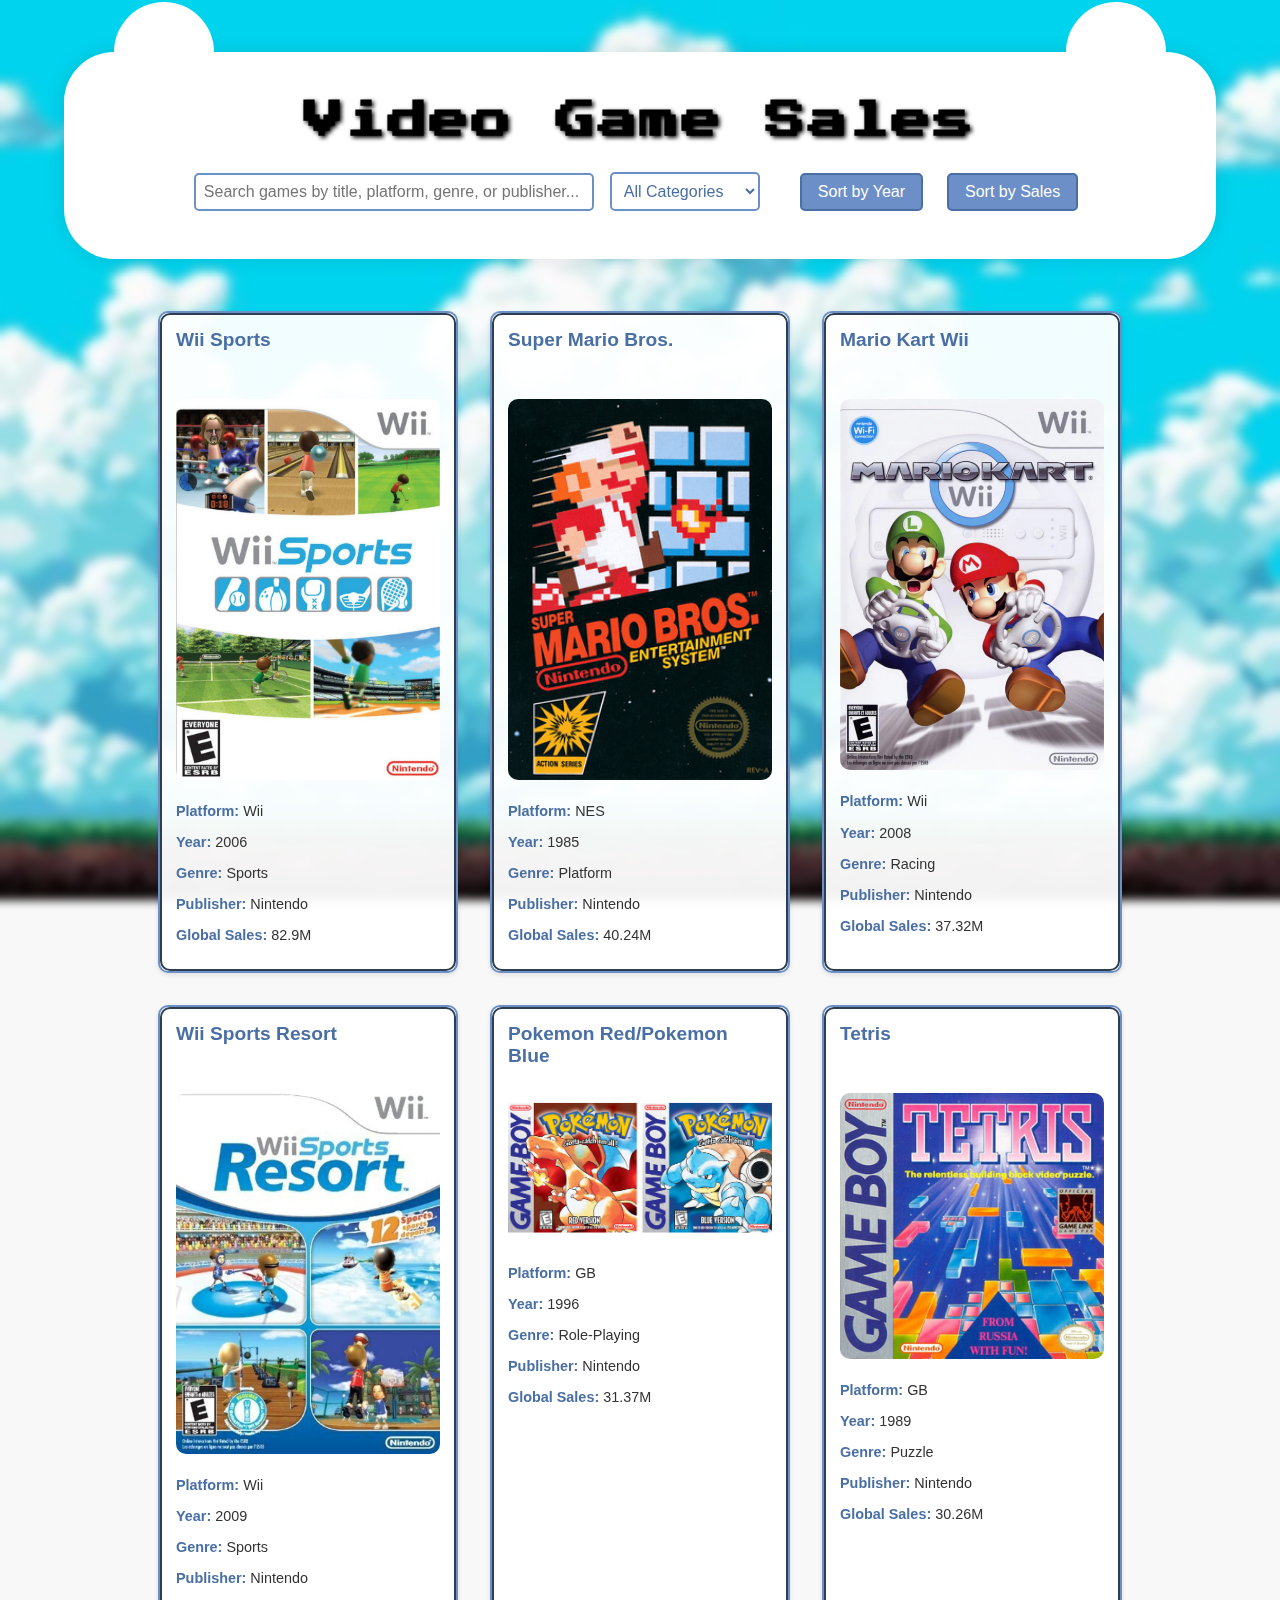
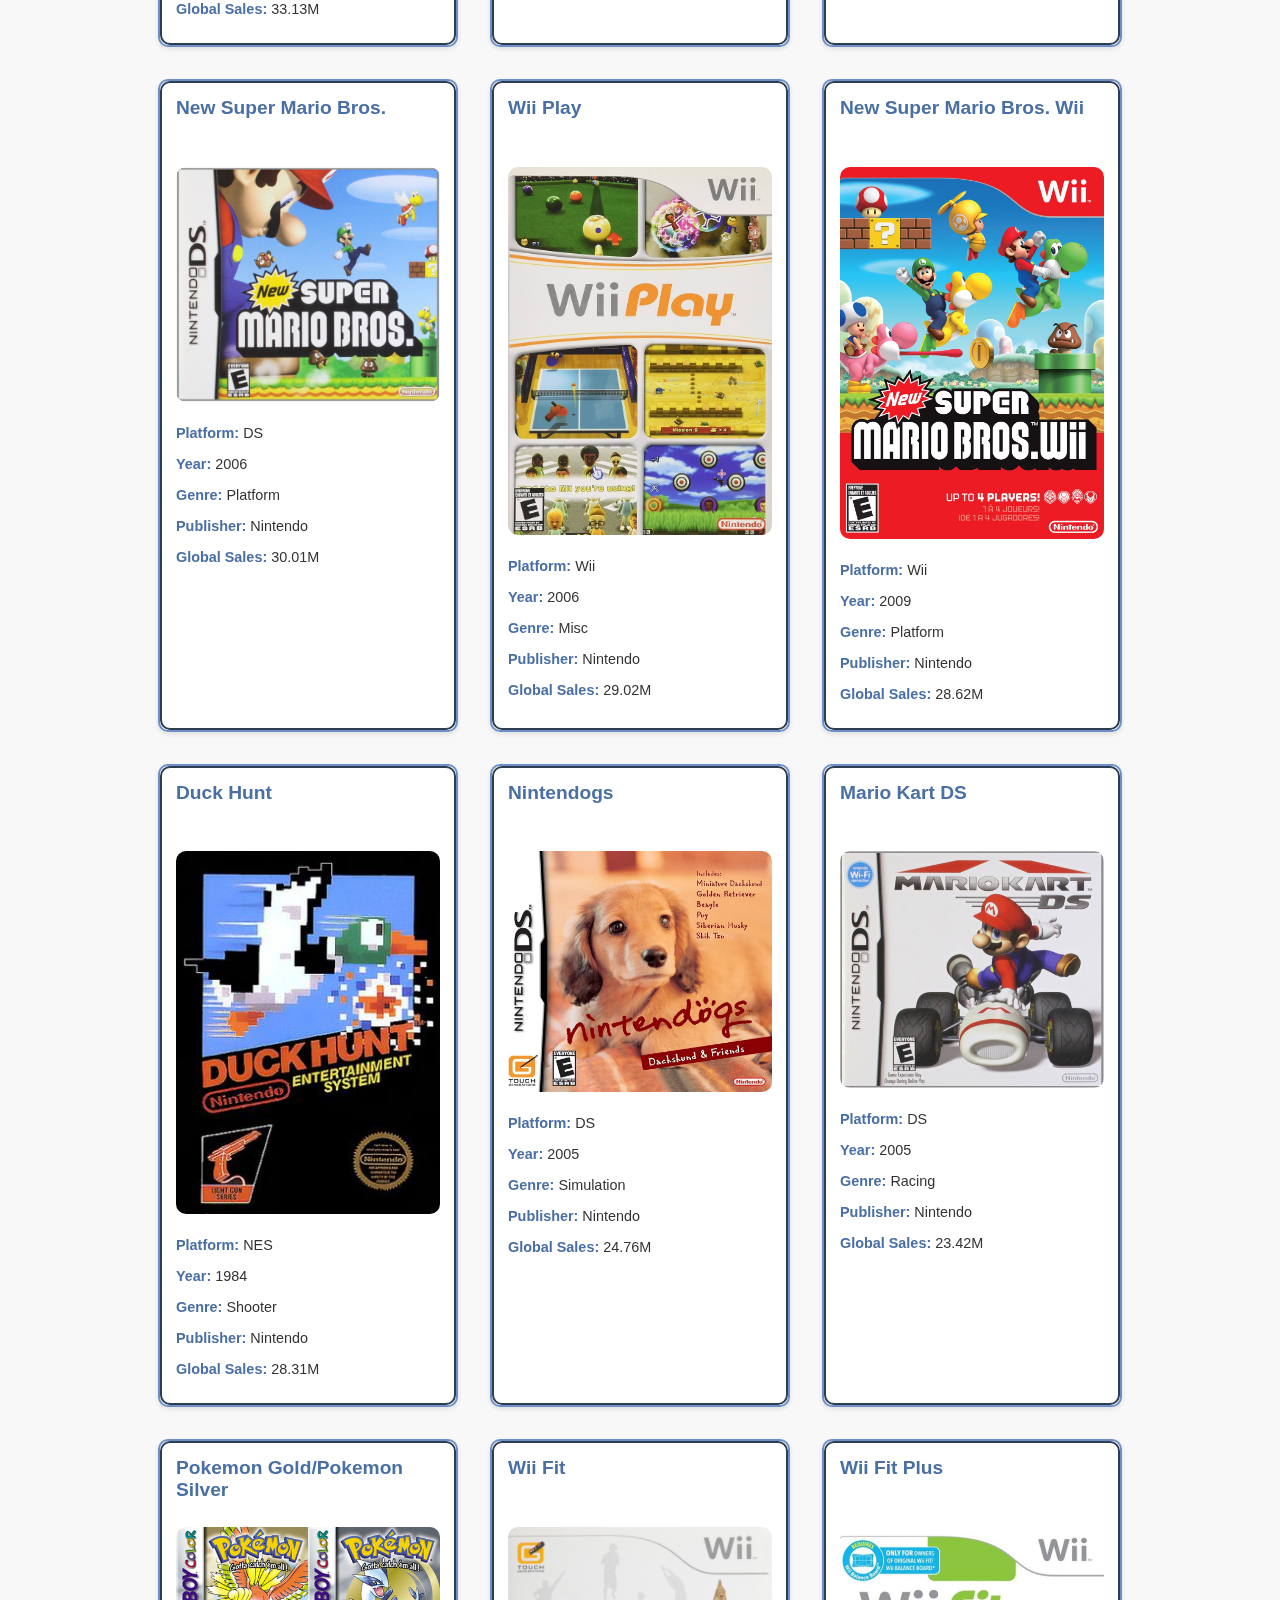
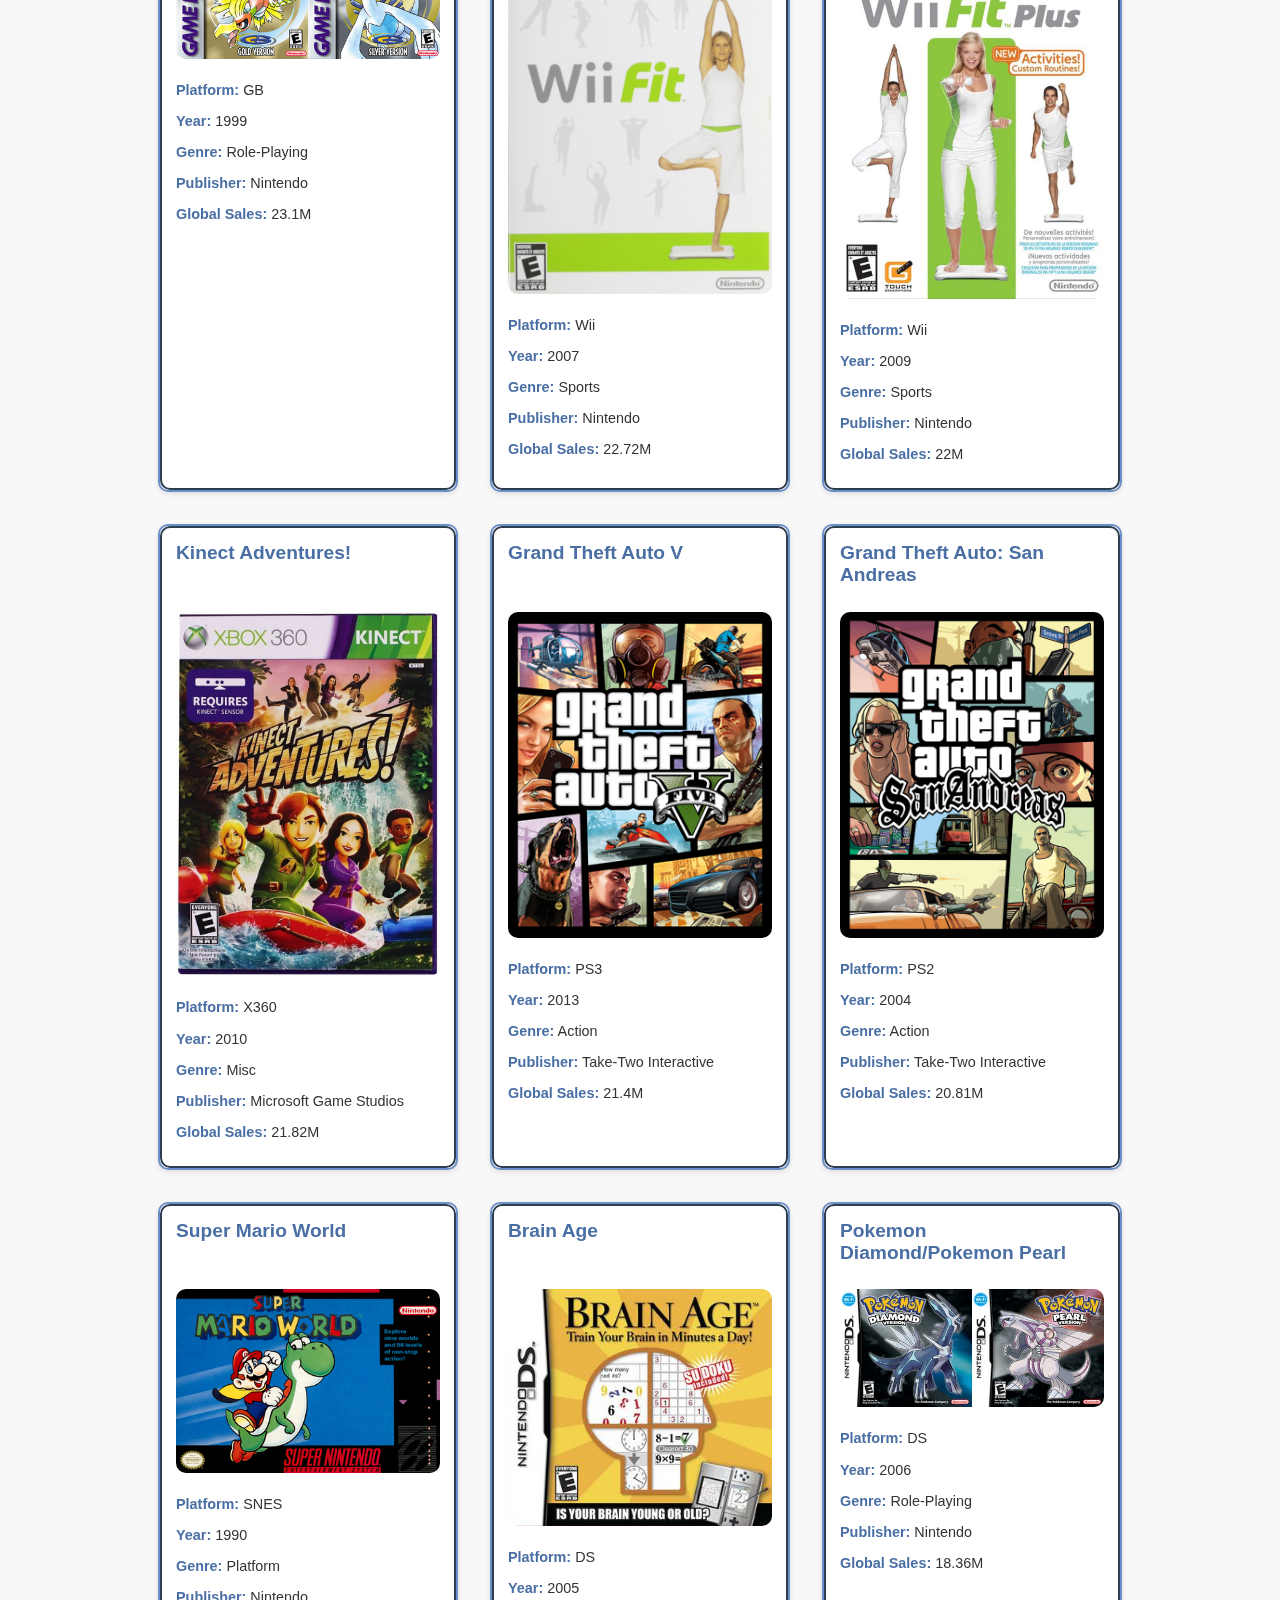
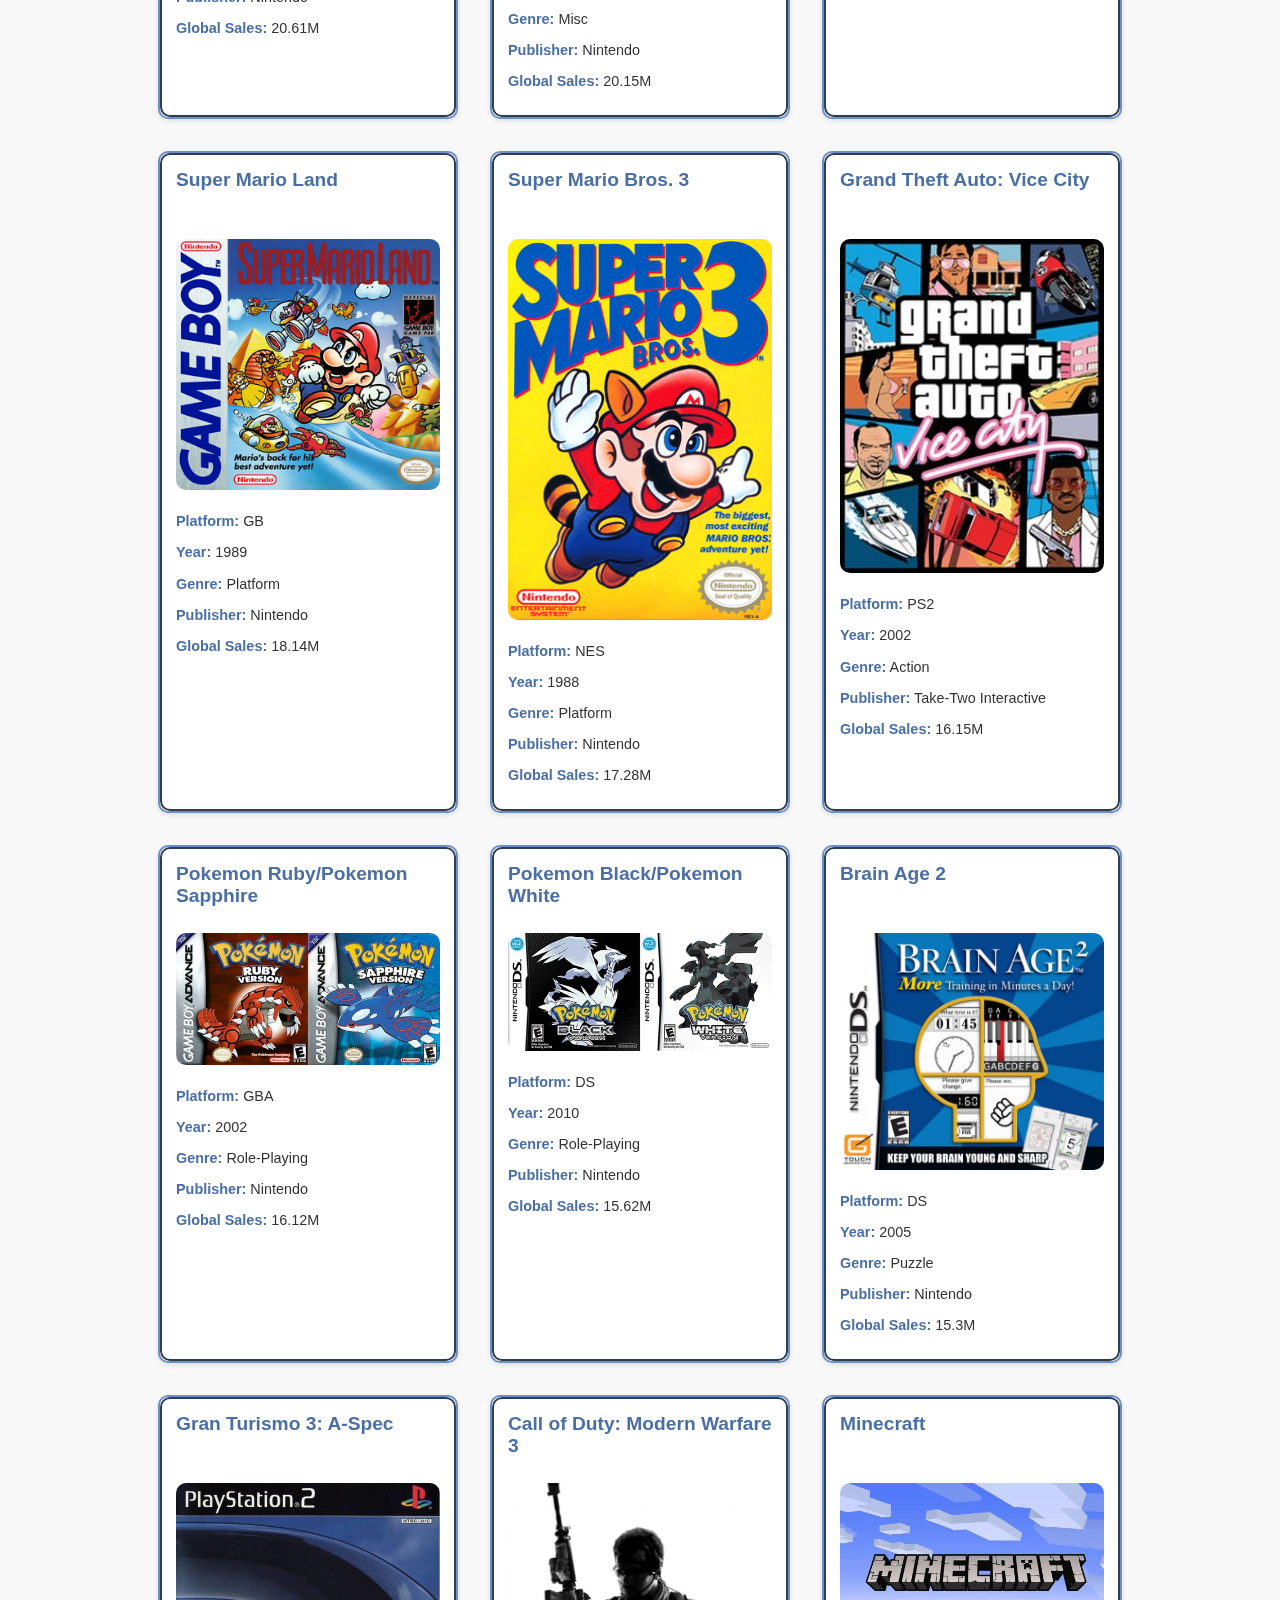
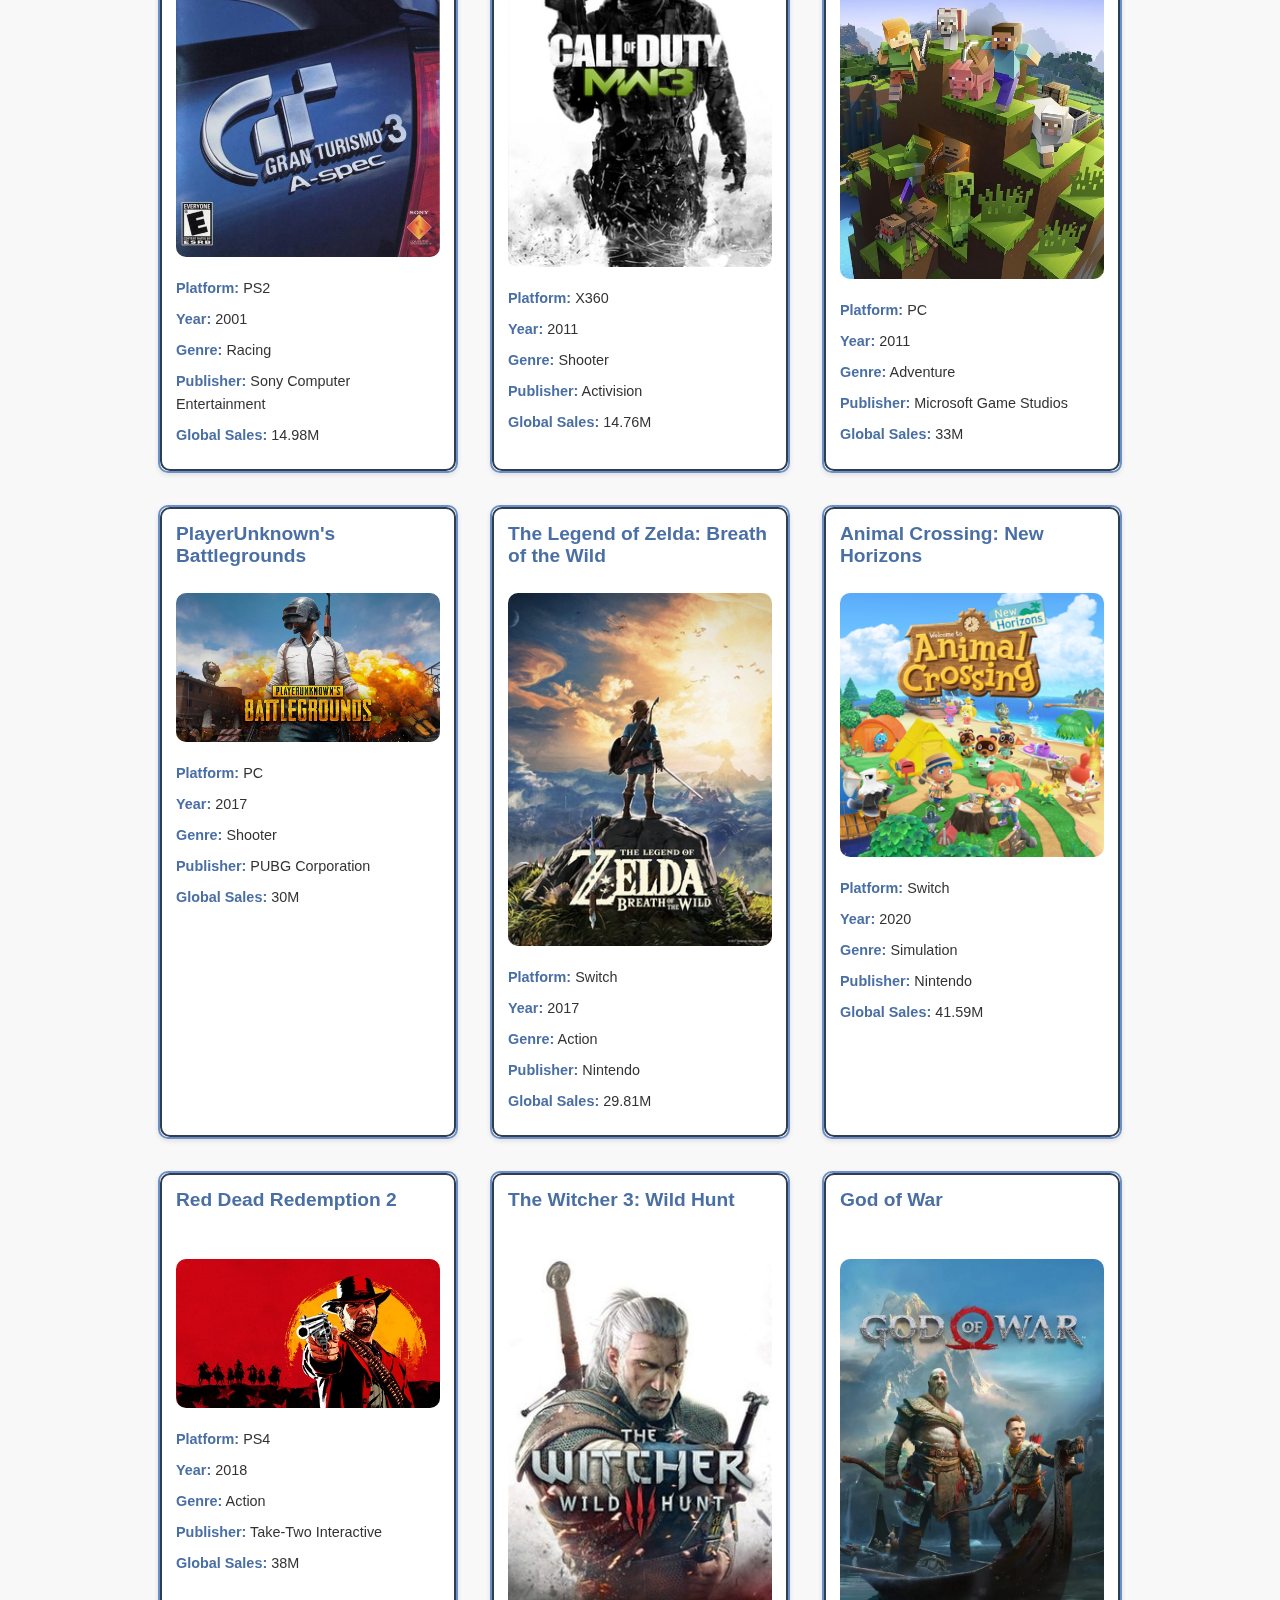
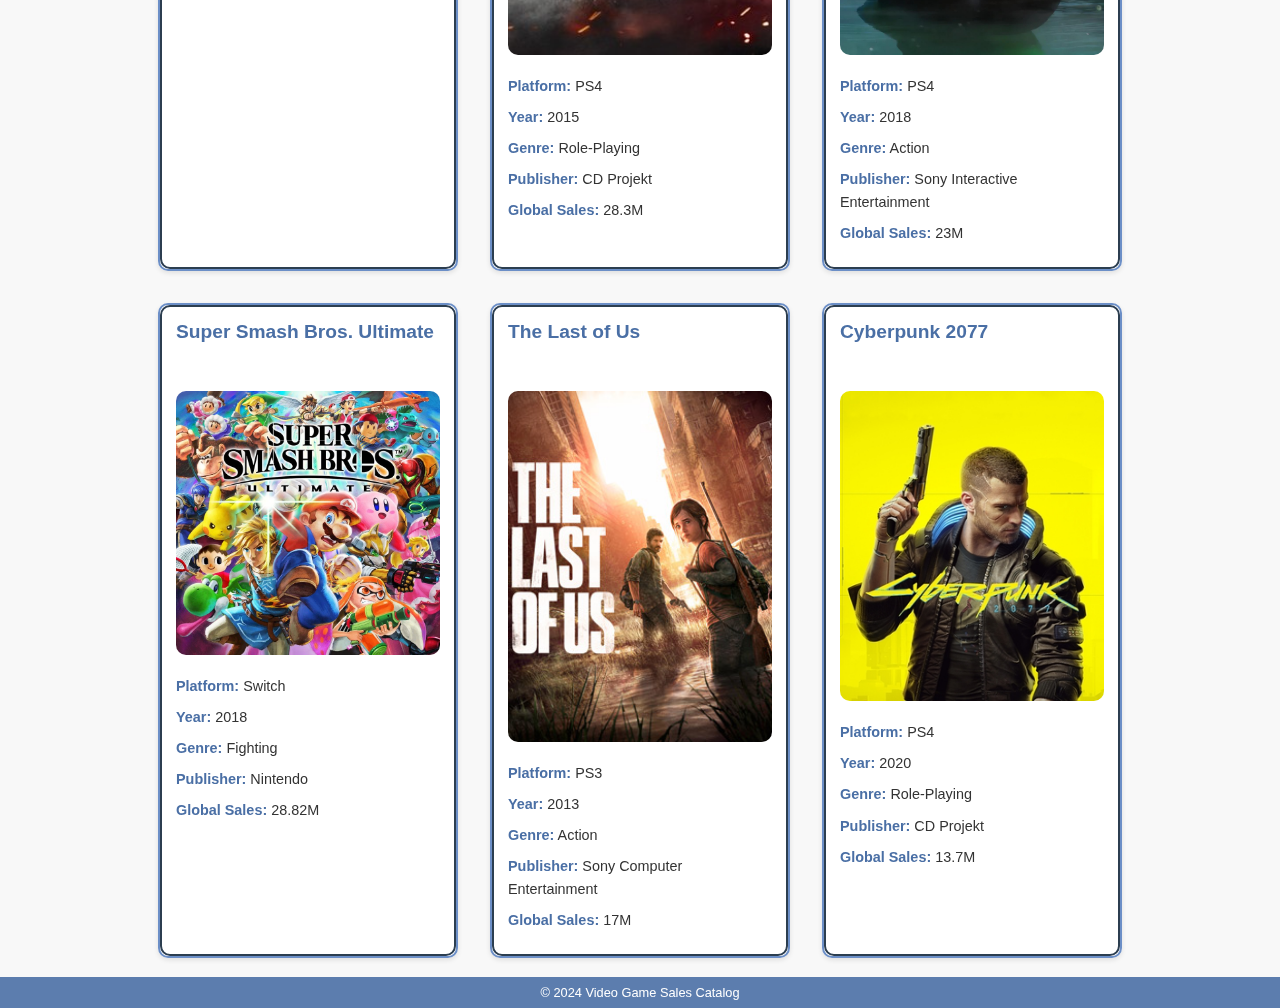
==== index.html @ fd015e09 "Add files via upload" ====
<!DOCTYPE html>
<html lang="en">
  <head>
    <meta charset="UTF-8" />
    <meta name="viewport" content="width=device-width, initial-scale=1.0" />
    <title>Video Game Sales Catalog</title>
    <link rel="stylesheet" href="style.css" />
    <link href="https://fonts.googleapis.com/css2?family=Press+Start+2P&display=swap" rel="stylesheet">
    <script src="scripts.js" defer></script>
  </head>
  <body>
    <header class="main-header">
      <h1 class="title">Video Game Sales</h1>
      <div class="search-container">
        <input 
          type="text" 
          id="searchInput" 
          placeholder="Search games by title, platform, genre, or publisher..."
        >
        <select id="searchCategory">
          <option value="all">All Categories</option>
          <option value="title">Title</option>
          <option value="platform">Platform</option>
          <option value="genre">Genre</option>
          <option value="publisher">Publisher</option>
        </select>
        <div class="sort-buttons">
          <button onclick="sortByYear();">Sort by Year</button>
          <button onclick="sortBySales();">Sort by Sales</button>
        </div>
      </div>
    </header>

    <div id="card-container">
      <!-- Template card -->
      <div class="card" style="display: none">
        <div class="card-content">
          <h2>Game Title</h2>
          <img src="" alt="Game Cover" />
          <div class="card-details">
            <!-- Game details will be inserted here -->
          </div>
        </div>
      </div>
    </div>

    <div class="footer">
      <p>© 2024 Video Game Sales Catalog</p>
    </div>

    <!-- Video Modal -->
    <div id="videoModal" class="modal">
      <div class="modal-content">
        <span class="close">&times;</span>
        <!-- You can add a game title here if needed -->
        <h3 class="video-title">Trailer/Gameplay</h3>
        <div class="video-container">
          <iframe id="videoFrame" src="" frameborder="0" allowfullscreen></iframe>
        </div>
      </div>
    </div>
---- style.css ----
* {
  box-sizing: border-box;
  margin: 0;
  padding: 0;
}

body {
  font-family: Arial, sans-serif;
  background-color: #f8f8f8;
  backdrop-filter: blur(5px);
  color: #333;
  min-height: 100vh;
  position: relative;
  padding-top: 20px;
  padding-bottom: 30px;
  background-image: url('images/website background.png');
  background-size: cover;
  background-position: center;
  background-attachment: fixed;
  background-repeat: no-repeat;
}

.main-header {
  background-color: rgb(255, 255, 255);
  padding: 2rem 0;
  margin: 2rem auto;
  position: relative;
  z-index: 1;
  backdrop-filter: blur(5px);
  width: 90%;
  max-width: 1200px;
  border-radius: 50px;
  box-shadow: 0 0 20px rgba(0, 0, 0, 0.1);
  animation: float 6s ease-in-out infinite;
}

/* Create cloud shape using pseudo-elements */
.main-header::before,
.main-header::after {
  content: '';
  position: absolute;
  background-color: rgb(255, 255, 255);
  border-radius: 50%;
  backdrop-filter: blur(5px);
}

/* Left bubble */
.main-header::before {
  width: 100px;
  height: 100px;
  top: -50px;
  left: 50px;
}

/* Right bubble */
.main-header::after {
  width: 100px;
  height: 100px;
  top: -50px;
  right: 50px;
}

/* Middle bubble (using a new element) */
.main-header .cloud-middle {
  content: '';
  position: absolute;
  background-color: rgba(255, 255, 255, 0.9);
  border-radius: 50%;
  backdrop-filter: blur(3px);
  width: 120px;
  height: 120px;
  top: -60px;
  left: 50%;
  transform: translateX(-50%);
}

.title {
  font-family: 'Press Start 2P', cursive;
  font-size: 2.5rem;
  color: #000000;
  text-shadow: 2px 2px 4px rgb(0, 0, 0);
  letter-spacing: 2px;
  margin: 0;
  padding: 1rem 0;
  text-align: center;
}

#card-container {
  position: relative;
  z-index: 1;
  border-radius: 10px;
  padding: 20px;
  display: flex;
  flex-wrap: wrap;
  justify-content: center;
  gap: 2rem;
  max-width: 1400px;
  margin: 0 auto;
}

.card {
  cursor: pointer;
  width: 300px;
  background: rgba(255, 255, 255, 0.95);
  border-radius: 10px;
  box-shadow: 0 2px 5px rgba(0, 0, 0, 0.1);
  transition: transform 0.3s ease, box-shadow 0.3s ease;
  border: 2px solid #6c8fc7;
  overflow: hidden;
  backdrop-filter: blur(5px);
}

.card::before {
  content: '';
  position: absolute;
  top: 0;
  left: 0;
  right: 0;
  bottom: 0;
  border: 2px solid #2c3e50;
  border-radius: 10px;
  pointer-events: none;
}

.card:hover {
  transform: translateY(-5px);
  box-shadow: 0 5px 15px rgba(108, 143, 199, 0.2);
}

.card-content {
  padding: 1rem;
}

.card-content h2 {
  margin: 0 0 1rem 0;
  font-size: 1.2rem;
  color: #4a6fa5;
  height: 2.8em;
  display: -webkit-box;
  -webkit-line-clamp: 2;
  -webkit-box-orient: vertical;
  overflow: hidden;
}

.card img {
  width: 100%;
  height: auto;
  max-height: 400px;
  object-fit: contain;
  border-radius: 10px;
}

.card-details {
  margin-top: 1rem;
  font-size: 0.9rem;
  line-height: 1.6;
}

.card-details p {
  margin-bottom: 0.5rem;
}

.card-details strong {
  color: #4a6fa5;
}

.footer {
  position: fixed;
  bottom: 0;
  width: 100%;
  background-color: rgba(74, 111, 165, 0.9);
  padding: 0.5rem;
  text-align: center;
  font-size: 0.8rem;
  color: white;
  backdrop-filter: blur(5px);
}

.footer p {
  margin: 0;
}

button {
  background-color: #6c8fc7;
  color: white;
  border: 2px solid #4a6fa5;
  padding: 0.5rem 1rem;
  border-radius: 5px;
  font-size: 1rem;
  cursor: pointer;
  margin: 0 0.5rem;
  transition: all 0.3s ease;
}

button:hover {
  background-color: #4a6fa5;
}

.search-container {
  margin: 1rem auto;
  max-width: 1000px;
  display: flex;
  gap: 1rem;
  padding: 0 1rem;
  align-items: center;
  justify-content: center;
  flex-wrap: wrap;
  position: relative;
  z-index: 2;
}

.sort-buttons {
  display: flex;
  gap: 0.5rem;
  margin-left: 1rem;
}

#searchInput {
  flex: 1;
  min-width: 200px;
  max-width: 400px;
  padding: 0.5rem;
  font-size: 1rem;
  border: 2px solid #6c8fc7;
  border-radius: 5px;
  background-color: white;
  color: #4a6fa5;
}

#searchCategory {
  min-width: 150px;
  padding: 0.5rem;
  font-size: 1rem;
  border: 2px solid #6c8fc7;
  border-radius: 5px;
  background-color: white;
  color: #4a6fa5;
  cursor: pointer;
}

#searchInput::before,
#searchCategory::before {
  content: '';
  position: absolute;
  top: 0;
  left: 0;
  right: 0;
  bottom: 0;
  border: 2px solid #2c3e50;
  pointer-events: none;
}

#searchInput:focus,
#searchCategory:focus {
  outline: none;
  box-shadow: 0 2px 5px rgba(108, 143, 199, 0.3);
}

/* Modal Styles */
.modal {
  display: none;
  position: fixed;
  z-index: 1000;
  left: 0;
  top: 0;
  width: 100%;
  height: 100%;
  background-color: rgba(0, 0, 0, 0.8);
  overflow-y: auto;
}

.modal-content {
  position: absolute; /* Changed from fixed to absolute */
  left: 50%;
  /* top is set dynamically by JavaScript */
  transform: translateX(-50%);
  background-color: rgba(255, 255, 255, 0.95);
  padding: 20px;
  width: 90%;
  max-width: 1000px;
  max-height: 80vh; /* Limit height and add scrolling if needed */
  overflow-y: auto;
  border-radius: 10px;
  border: 2px solid #6c8fc7;
  box-shadow: 0 0 20px rgba(108, 143, 199, 0.2);
  backdrop-filter: blur(5px);
}

.close {
  position: absolute;
  right: 20px;
  top: 10px;
  color: #6c8fc7;
  font-size: 28px;
  font-weight: bold;
  cursor: pointer;
  z-index: 1001;
}

.close:hover {
  color: #4a6fa5;
}

.video-container {
  position: relative;
  padding-bottom: 56.25%;
  height: 0;
  overflow: hidden;
  margin-top: 20px;
}

/* Add a heading instead of using pseudo-element */
.video-title {
  font-size: 18px;
  font-weight: bold;
  color: #4a6fa5;
  margin-bottom: 10px;
}

.video-container iframe {
  position: absolute;
  top: 0;
  left: 0;
  width: 100%;
  height: 100%;
}

@keyframes float {
  0% {
    transform: translateY(0px);
  }
  50% {
    transform: translateY(-10px);
  }
  100% {
    transform: translateY(0px);
  }
}
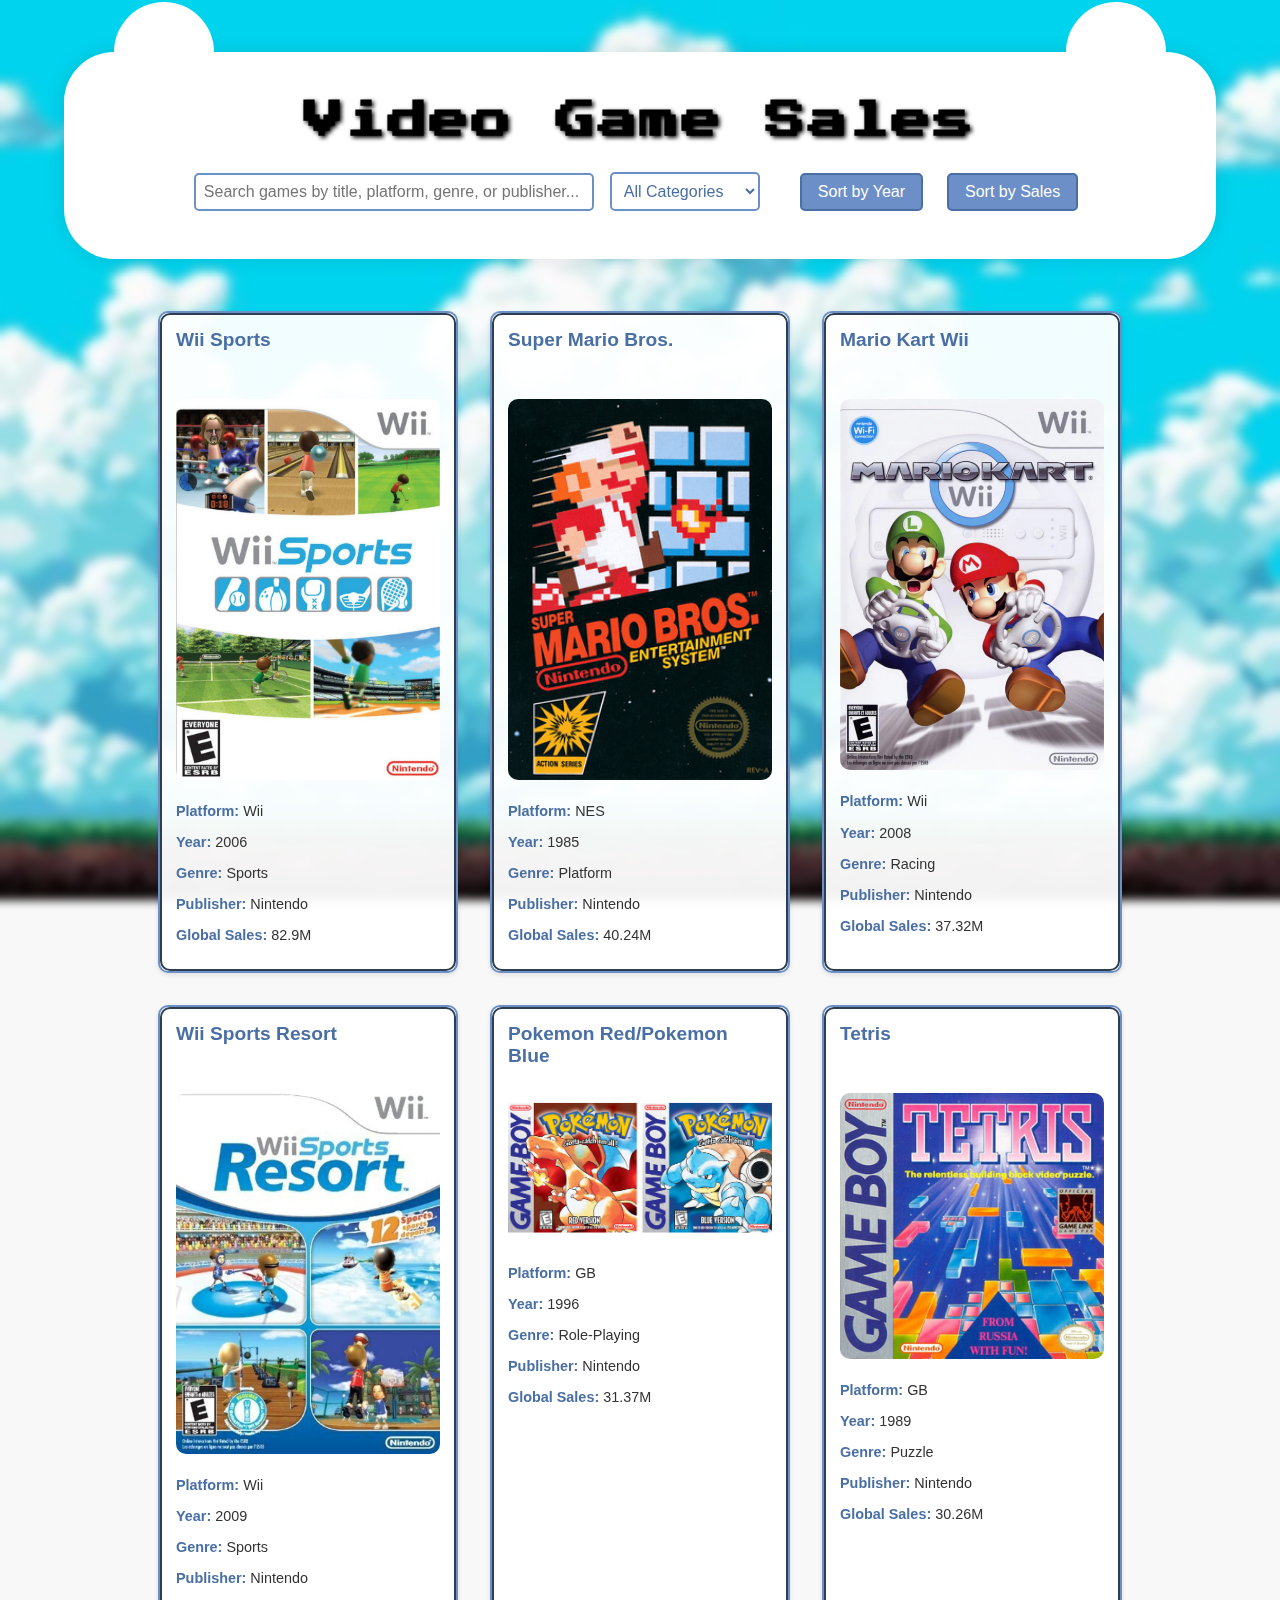
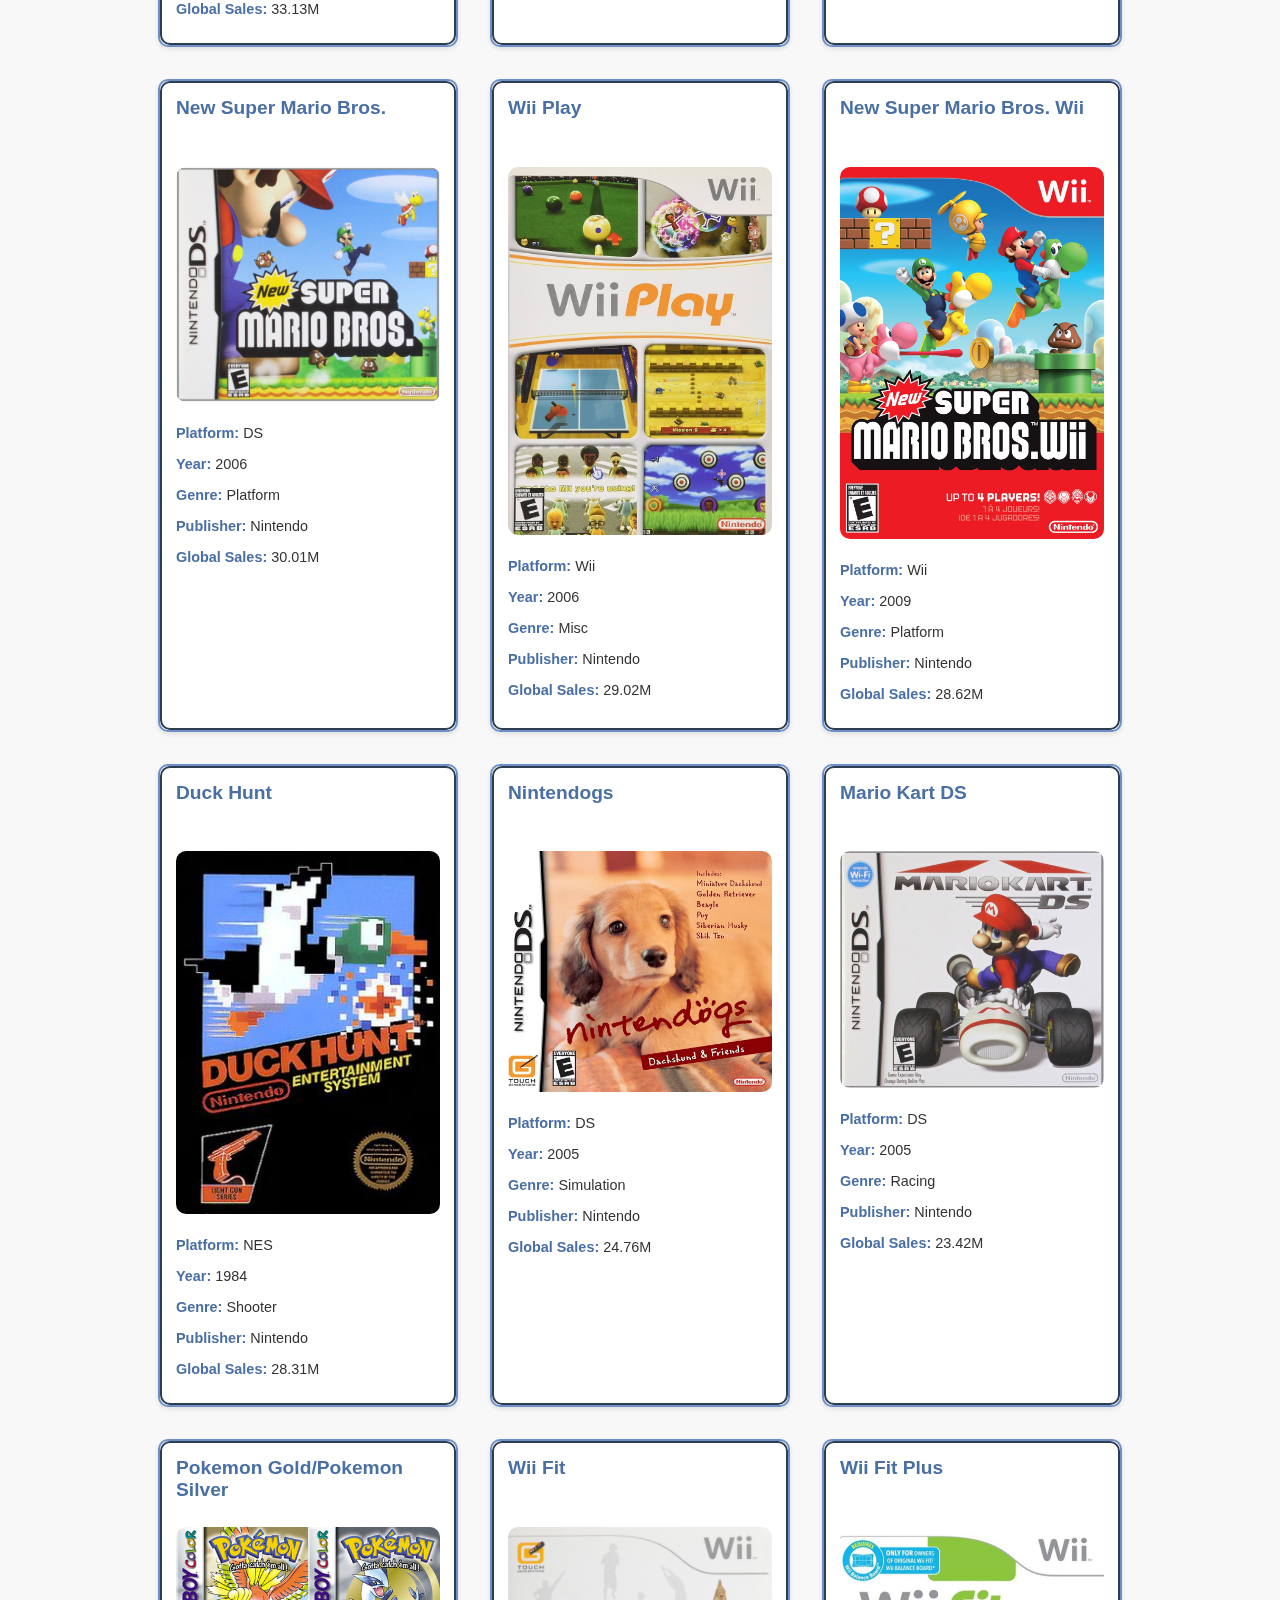
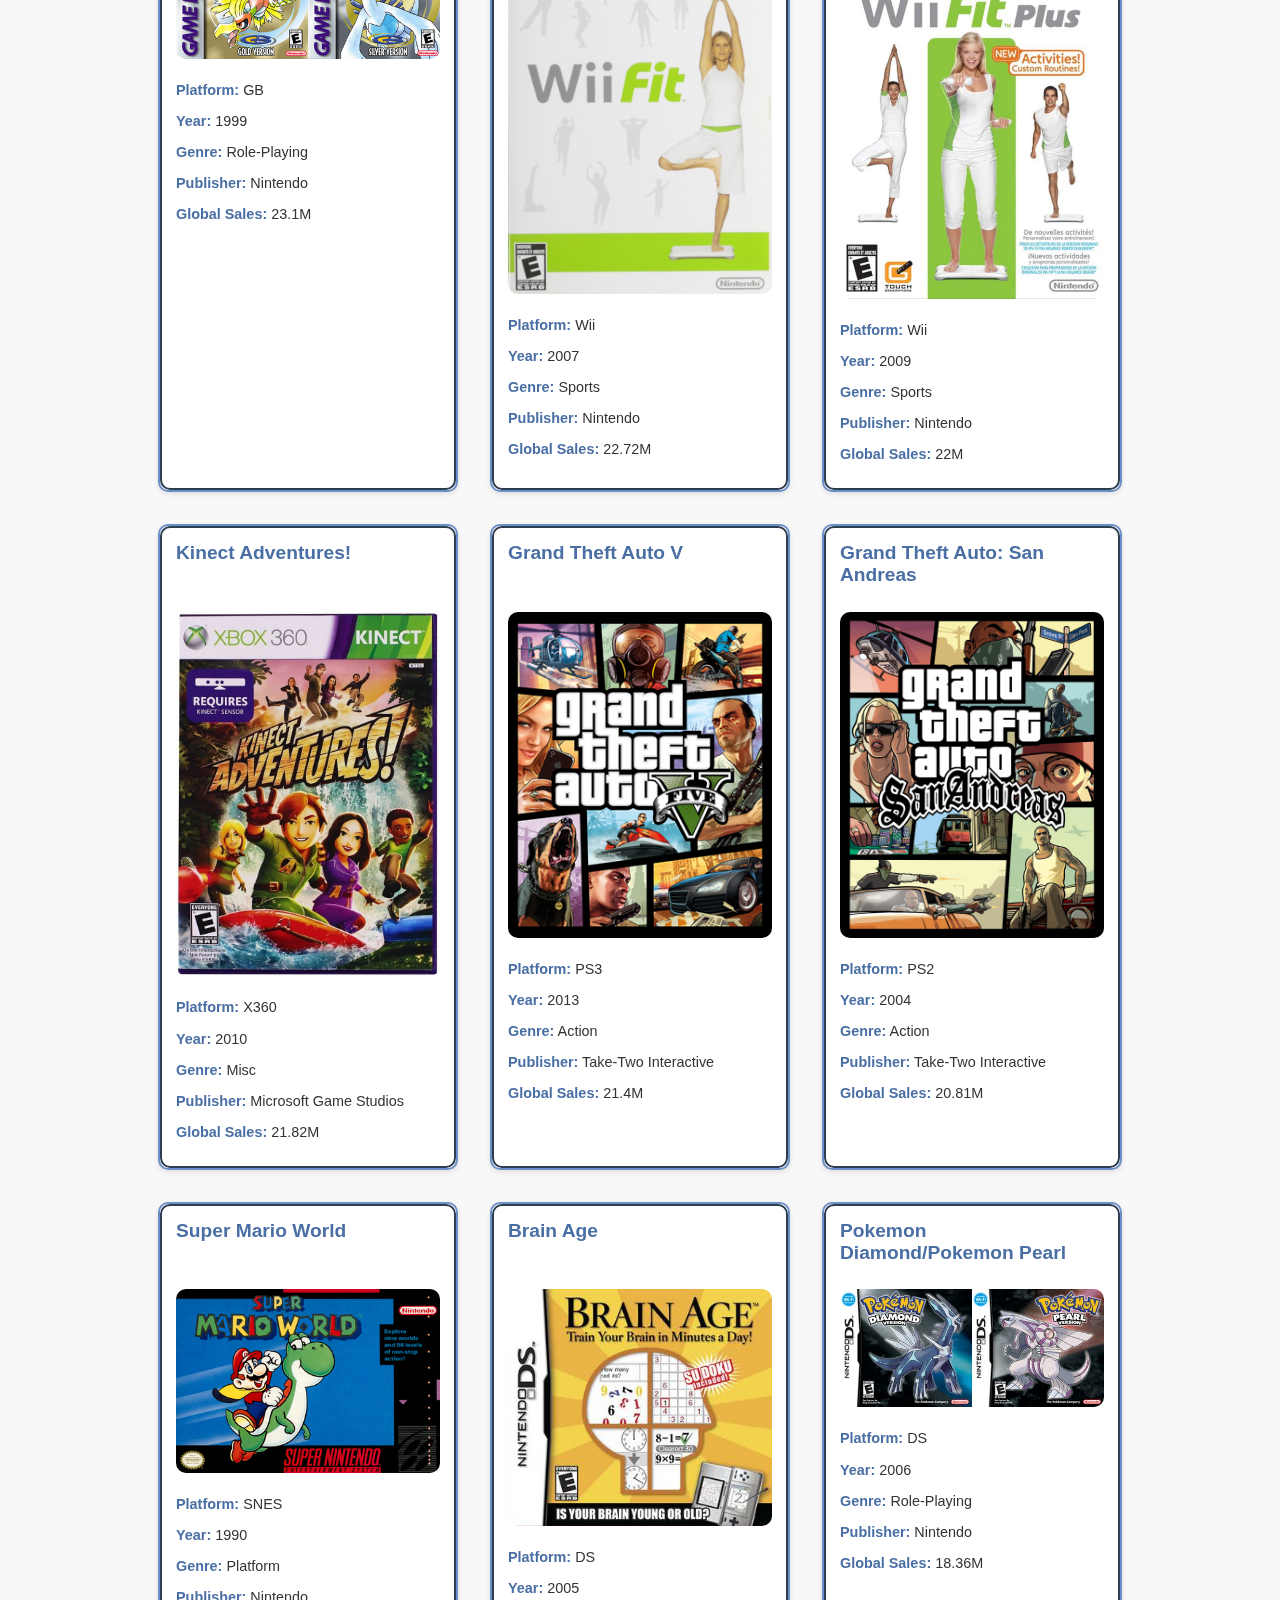
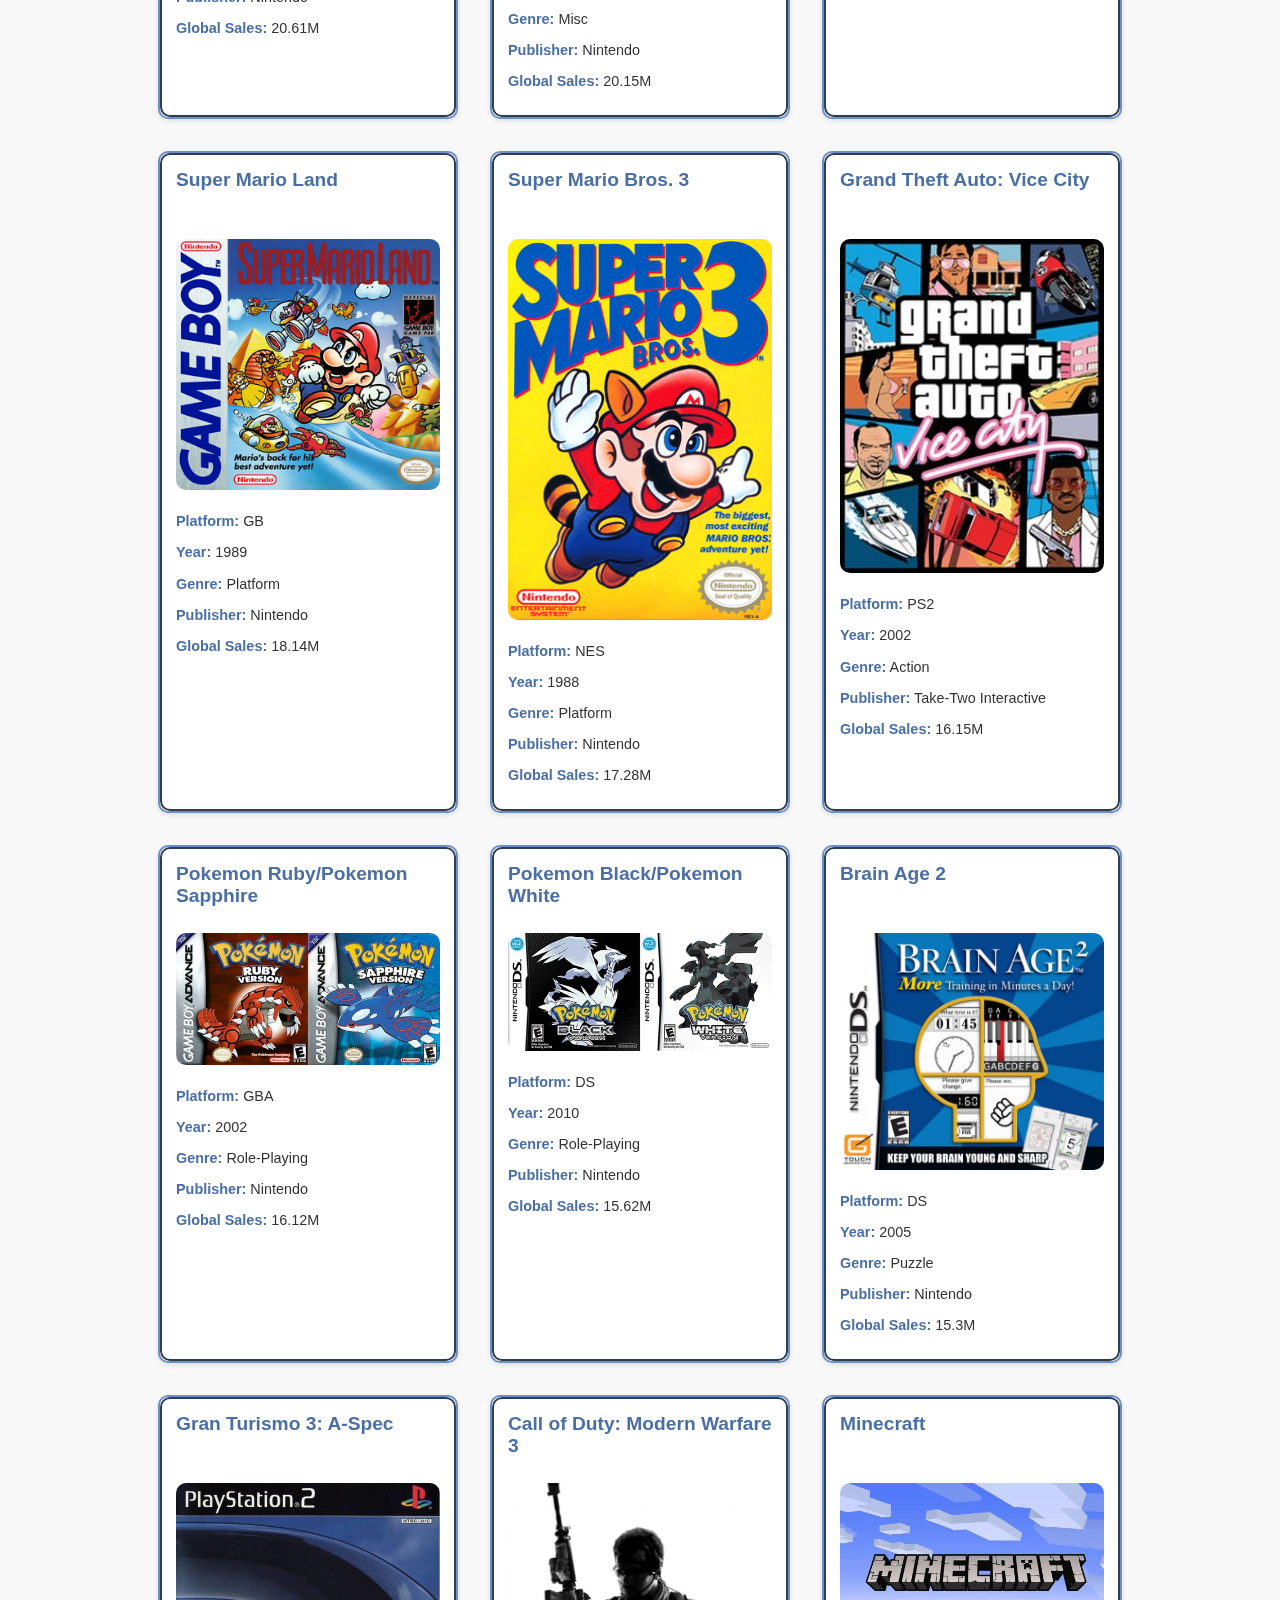
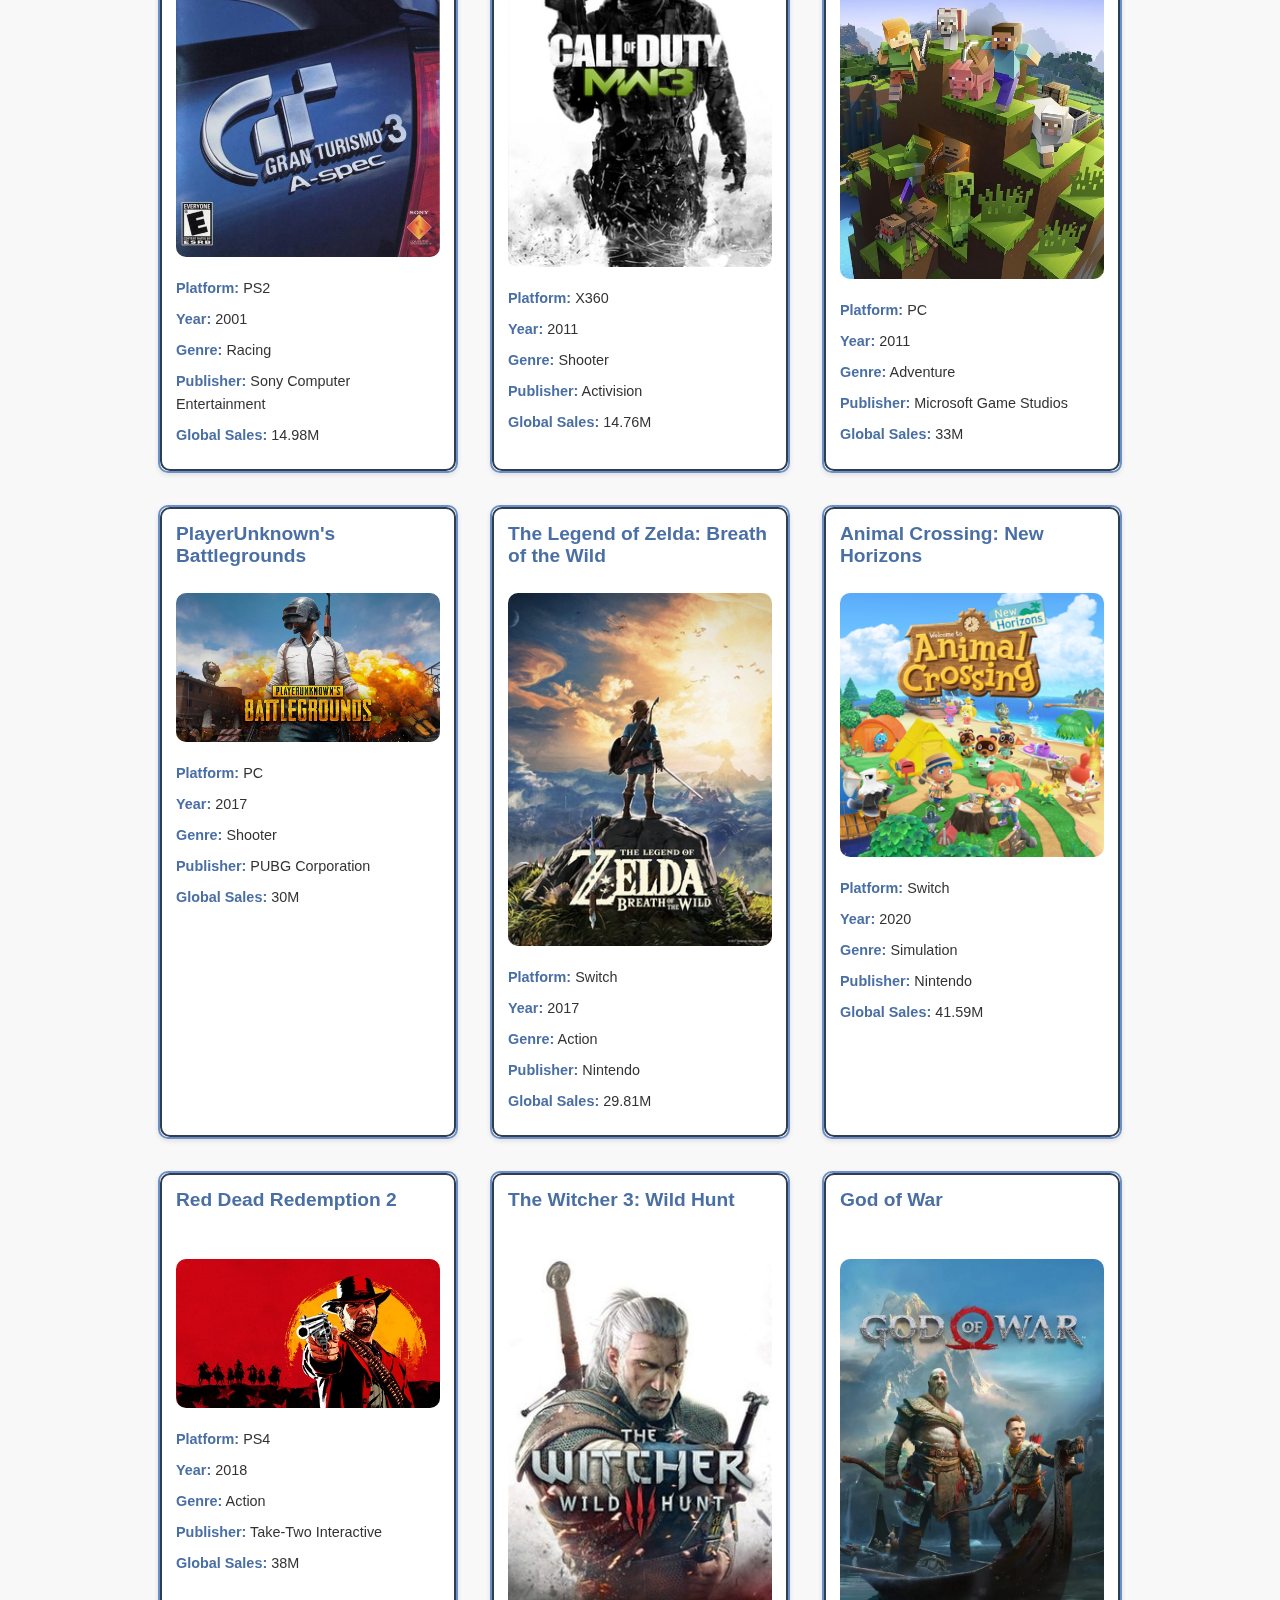
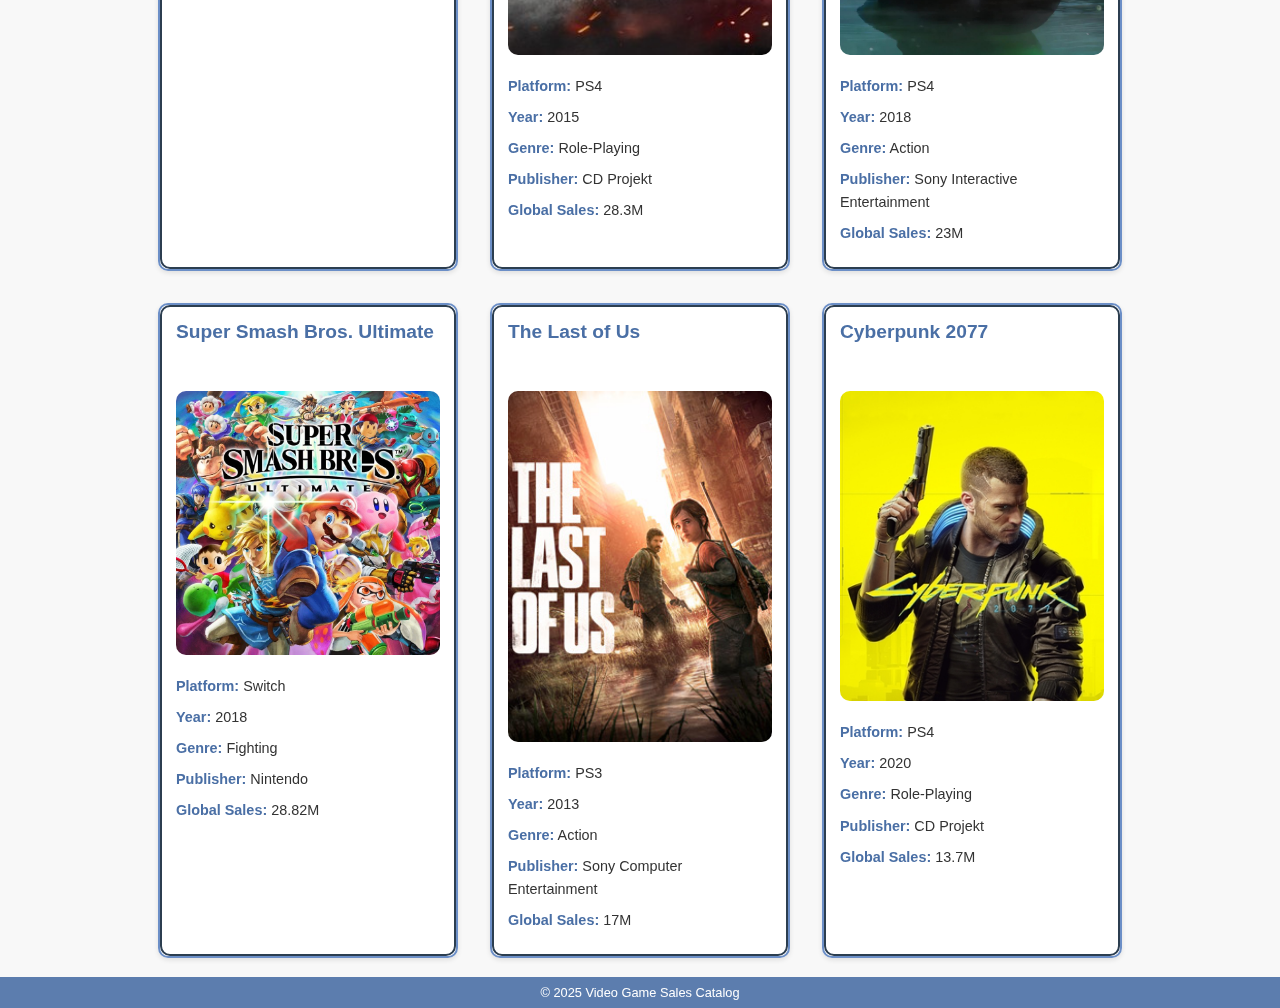
==== commit bdf12df3: "Update index.html" ====
--- a/index.html
+++ b/index.html
@@ -45,7 +45,7 @@
     </div>
 
     <div class="footer">
-      <p>© 2024 Video Game Sales Catalog</p>
+      <p>© 2025 Video Game Sales Catalog</p>
     </div>
 
     <!-- Video Modal -->
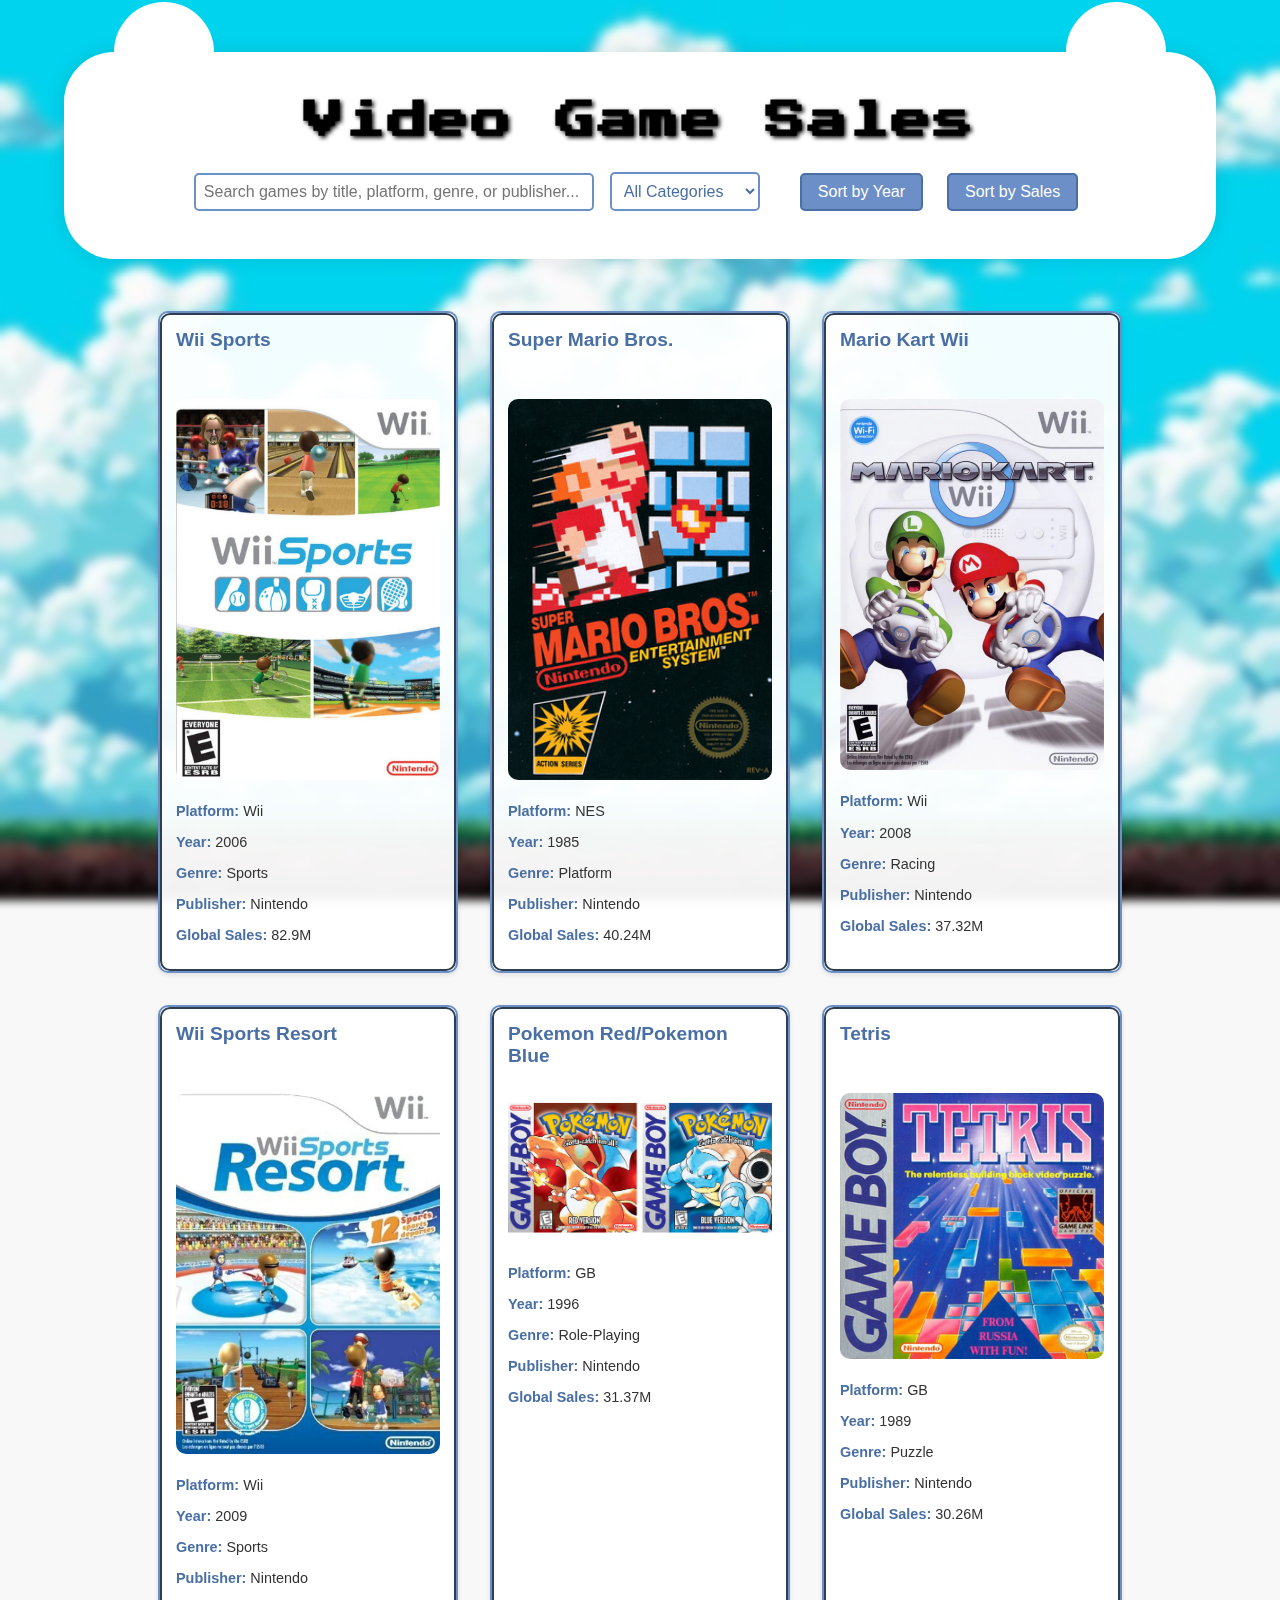
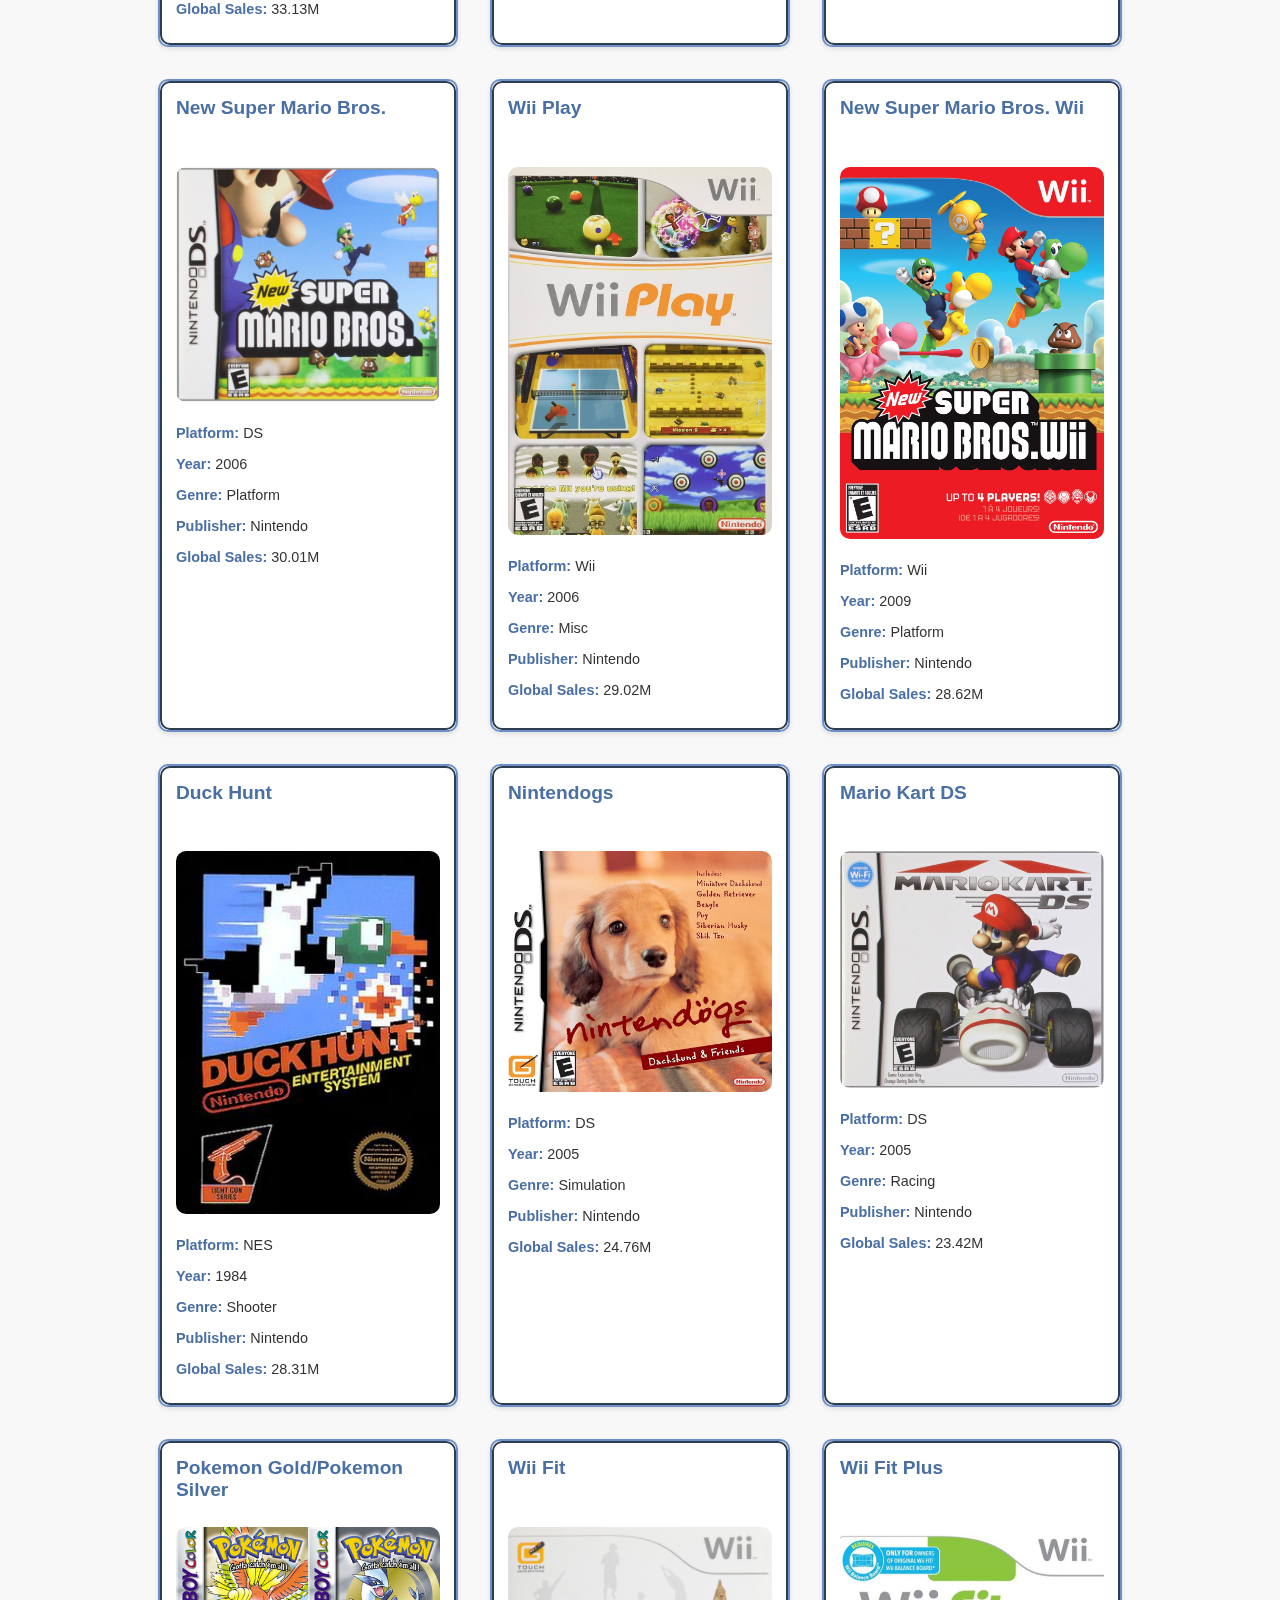
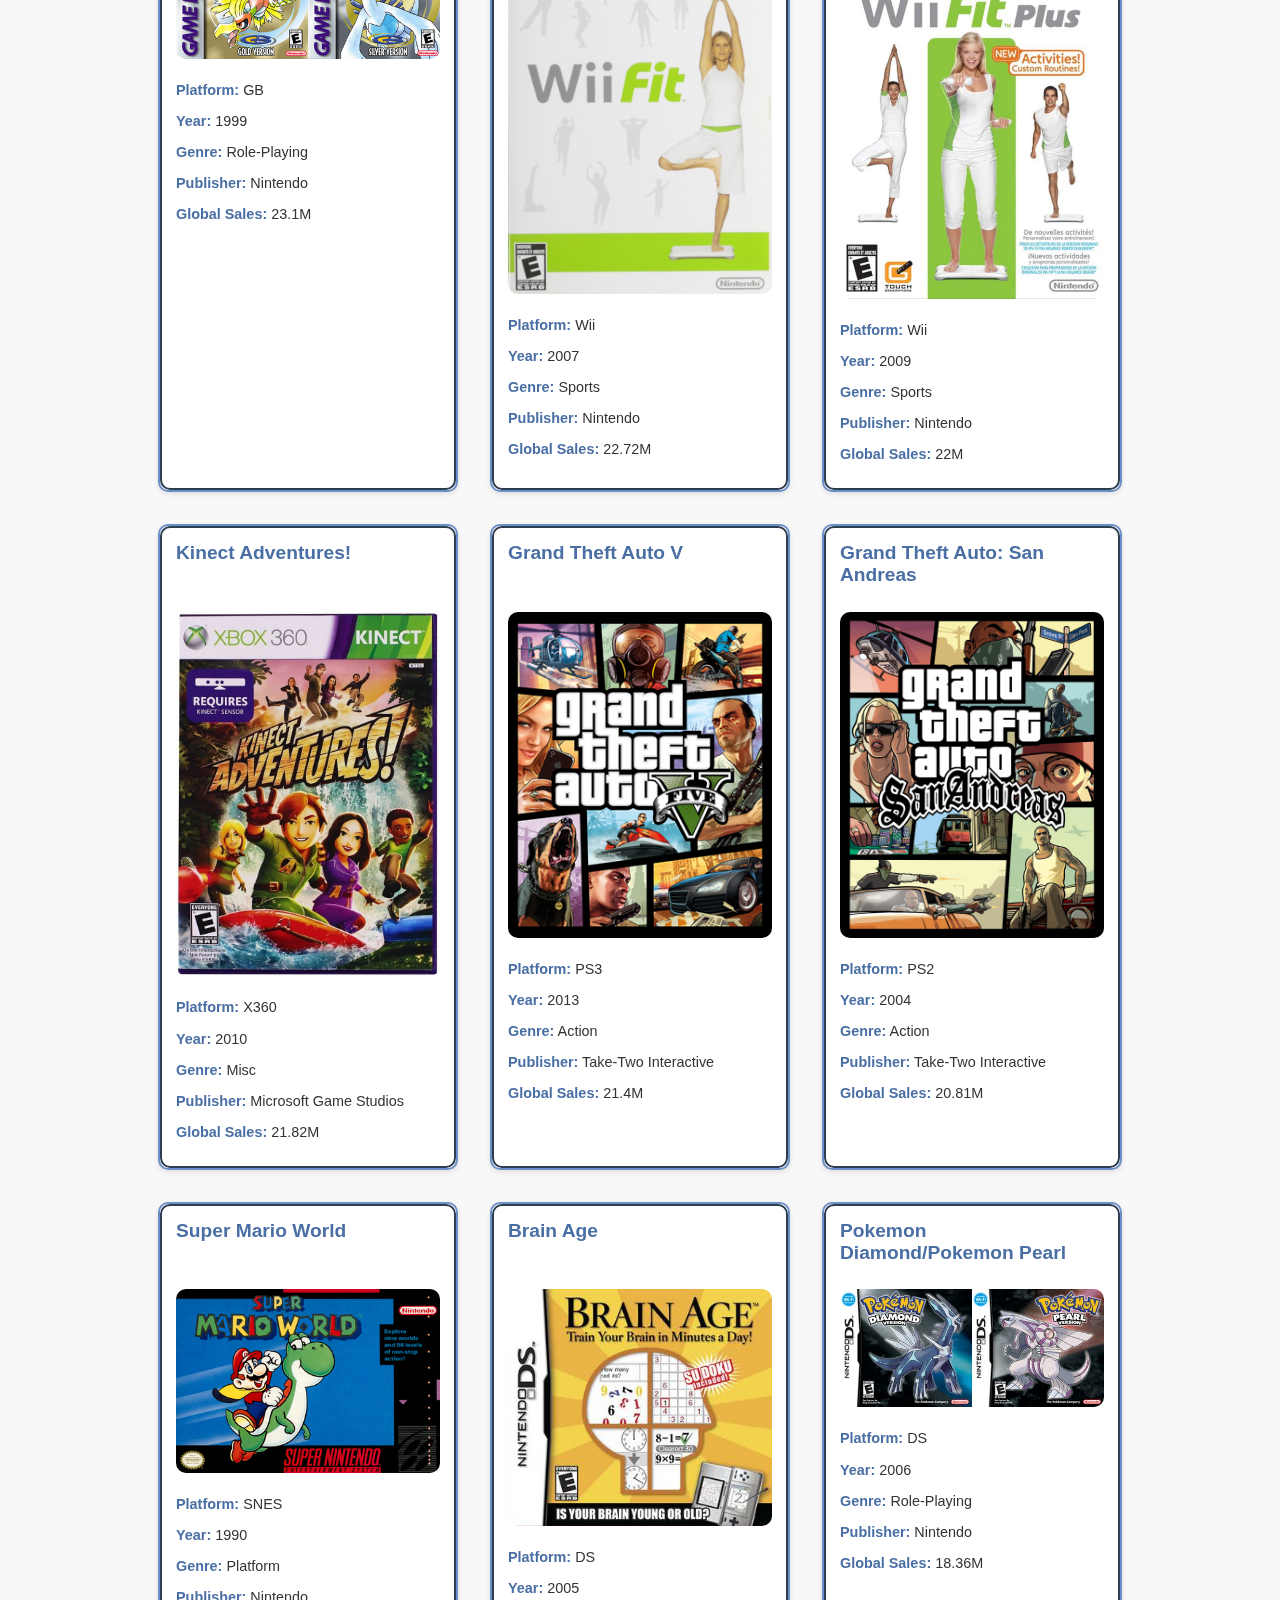
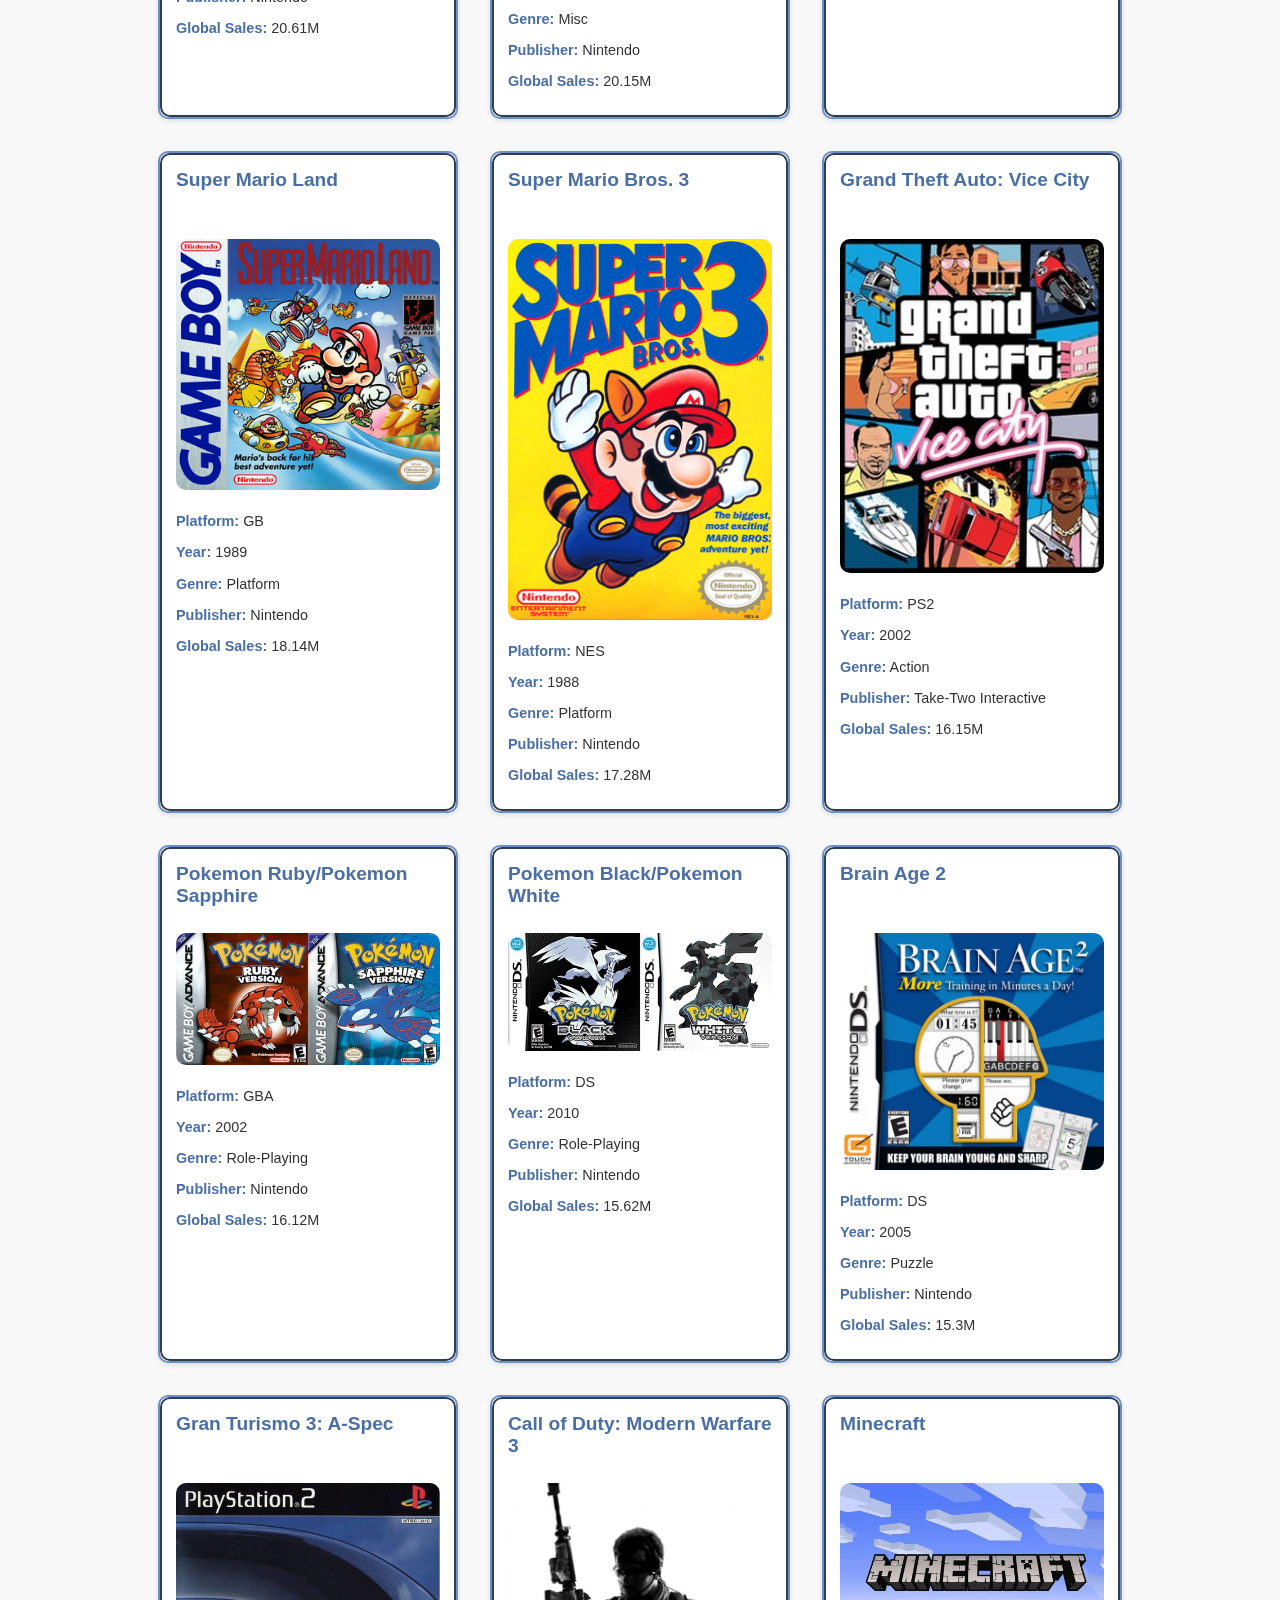
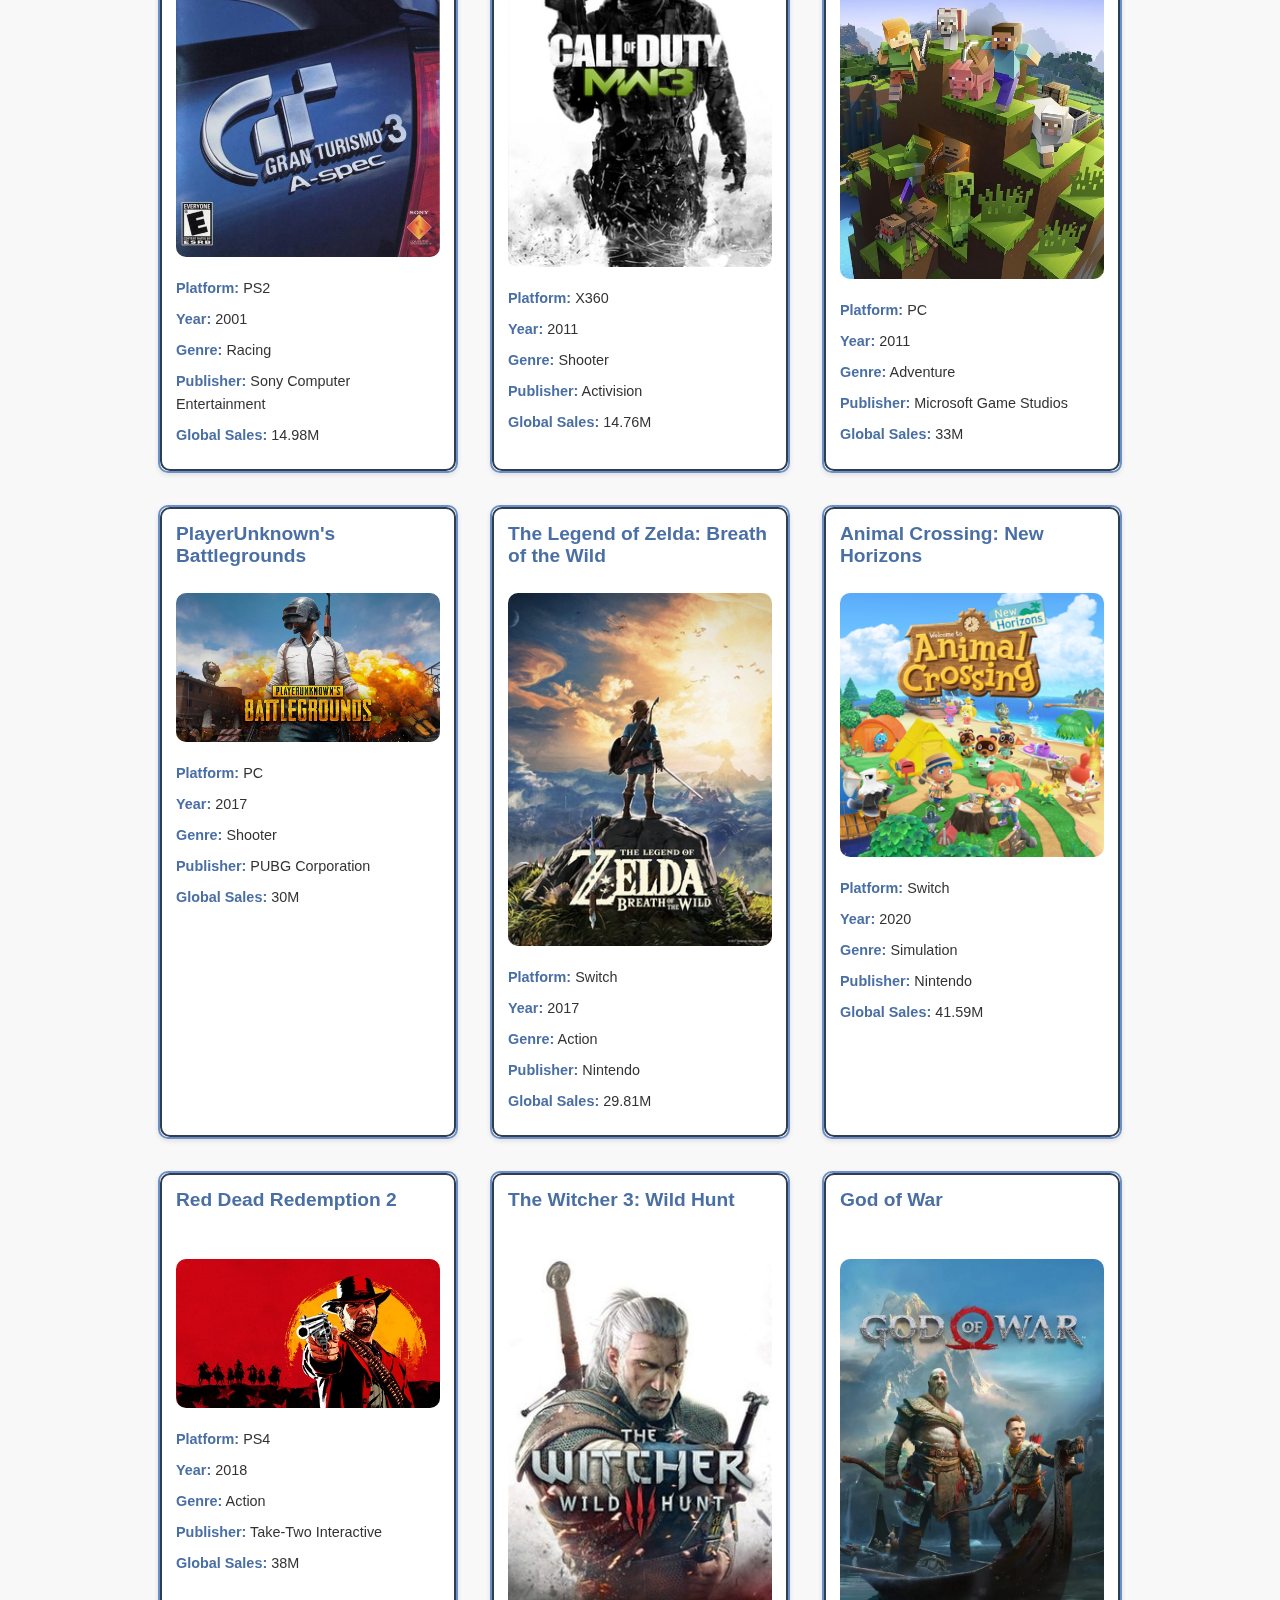
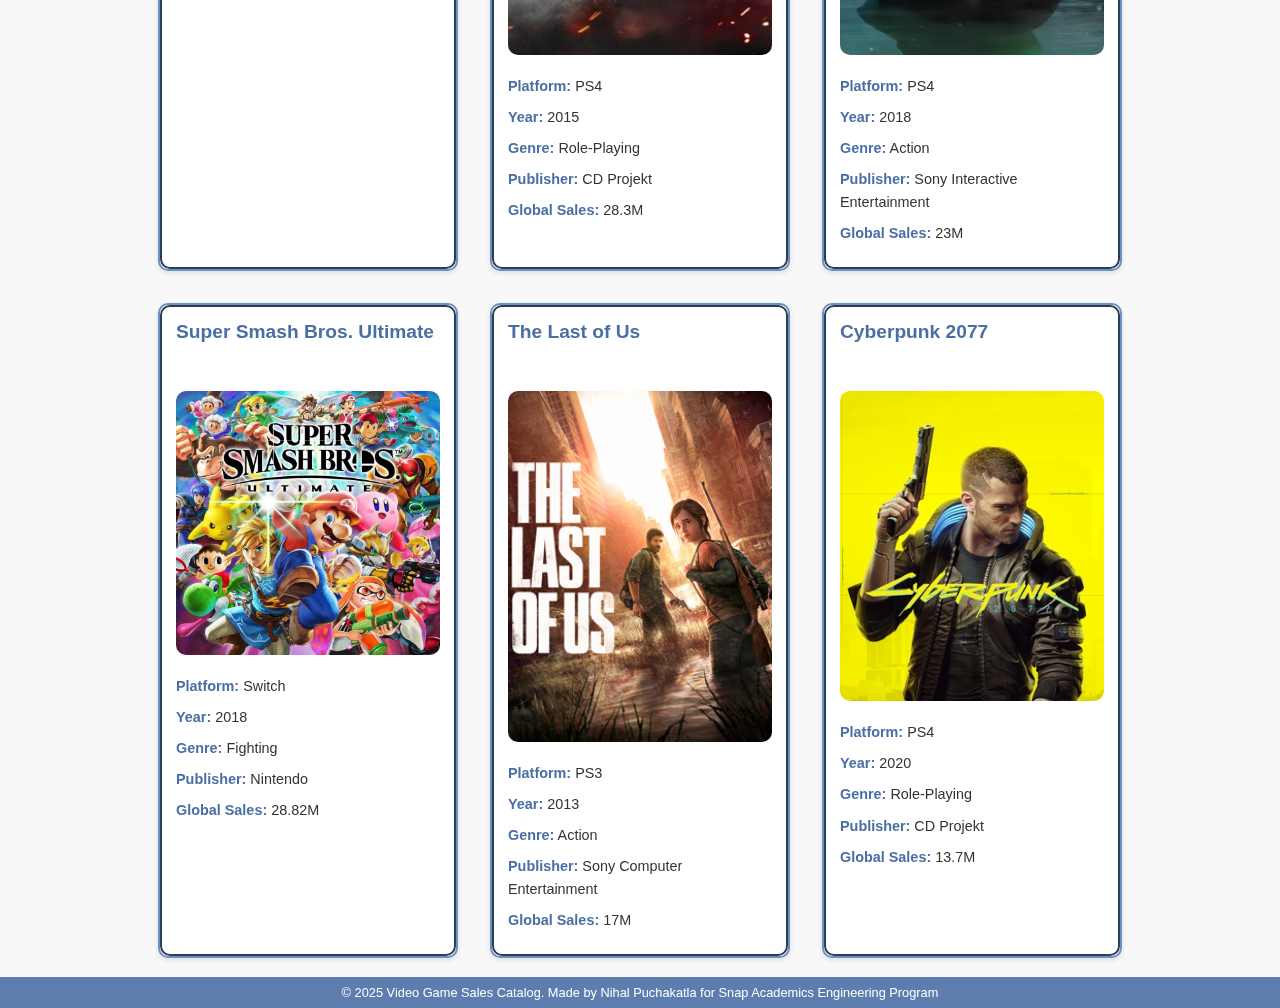
==== commit ac8d0e68: "Update index.html" ====
--- a/index.html
+++ b/index.html
@@ -45,7 +45,7 @@
     </div>
 
     <div class="footer">
-      <p>© 2025 Video Game Sales Catalog</p>
+      <p>© 2025 Video Game Sales Catalog. Made by Nihal Puchakatla for Snap Academics Engineering Program</p>
     </div>
 
     <!-- Video Modal -->
